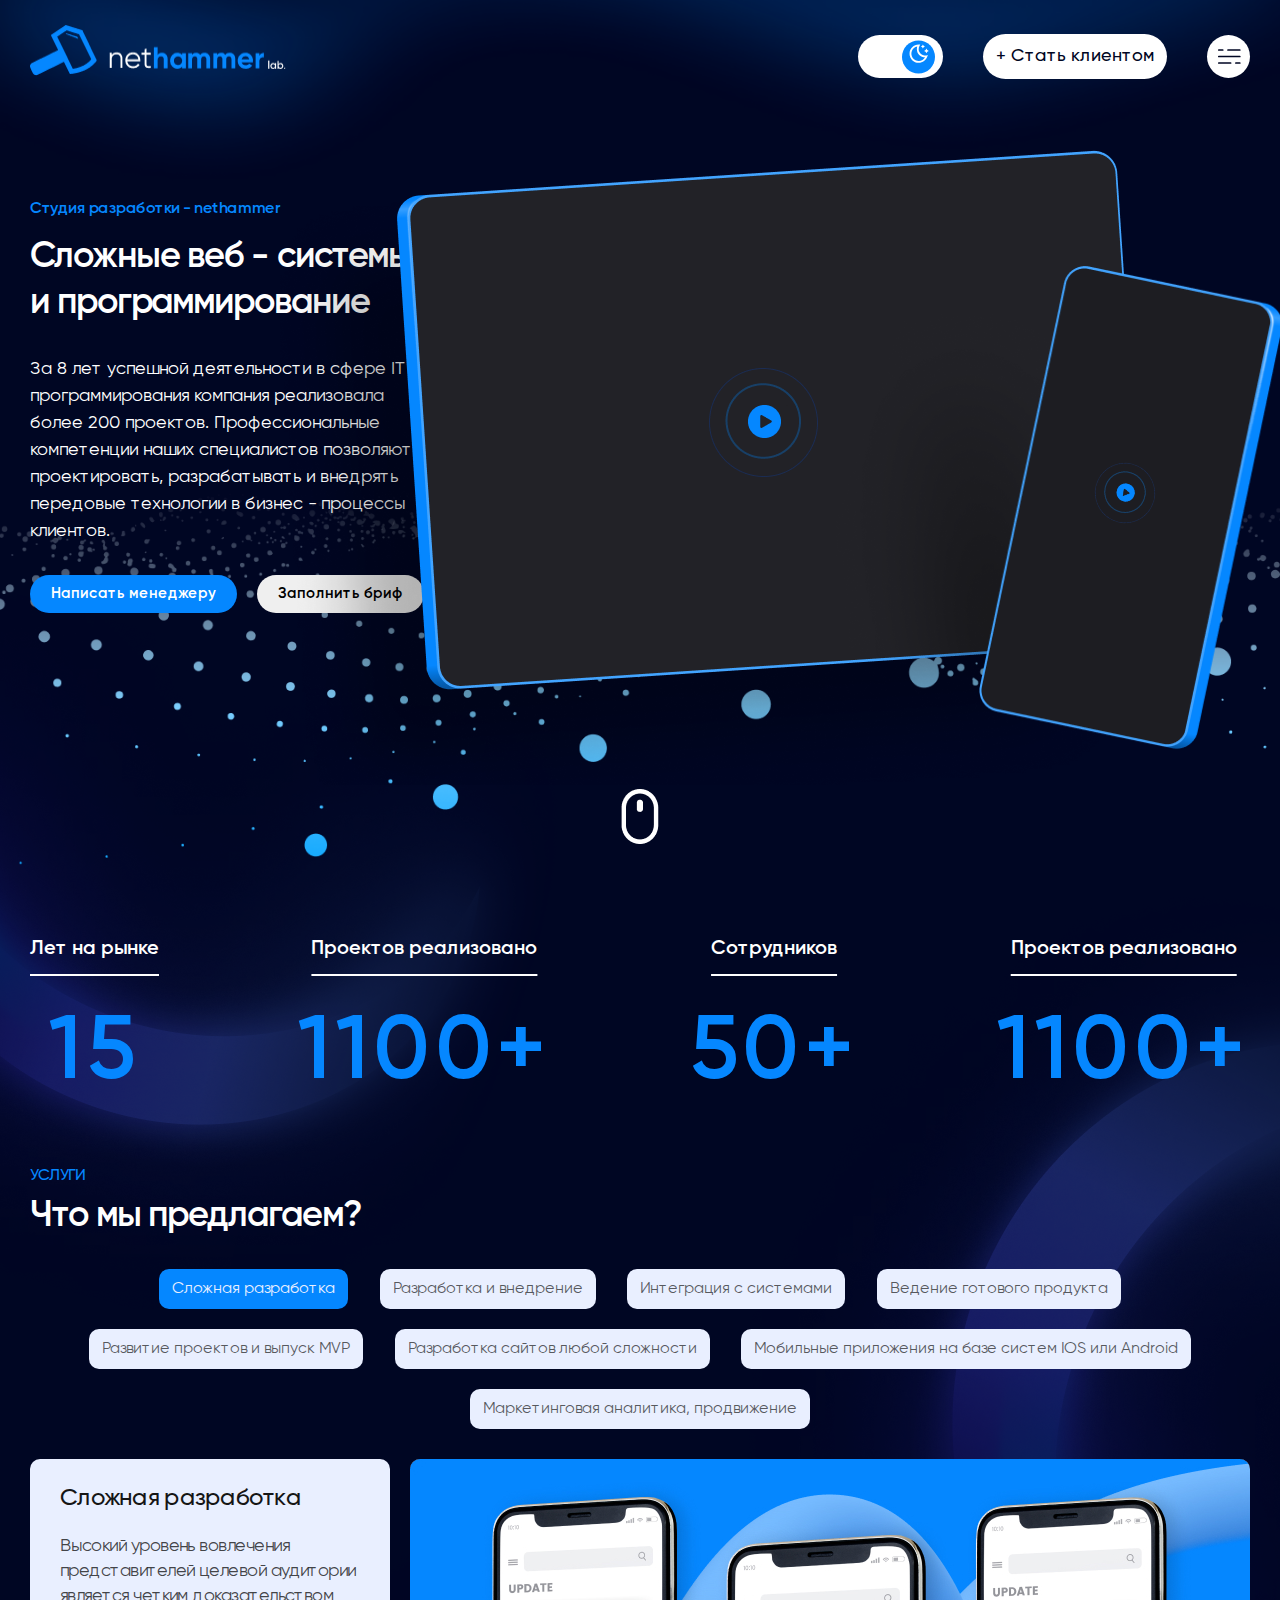
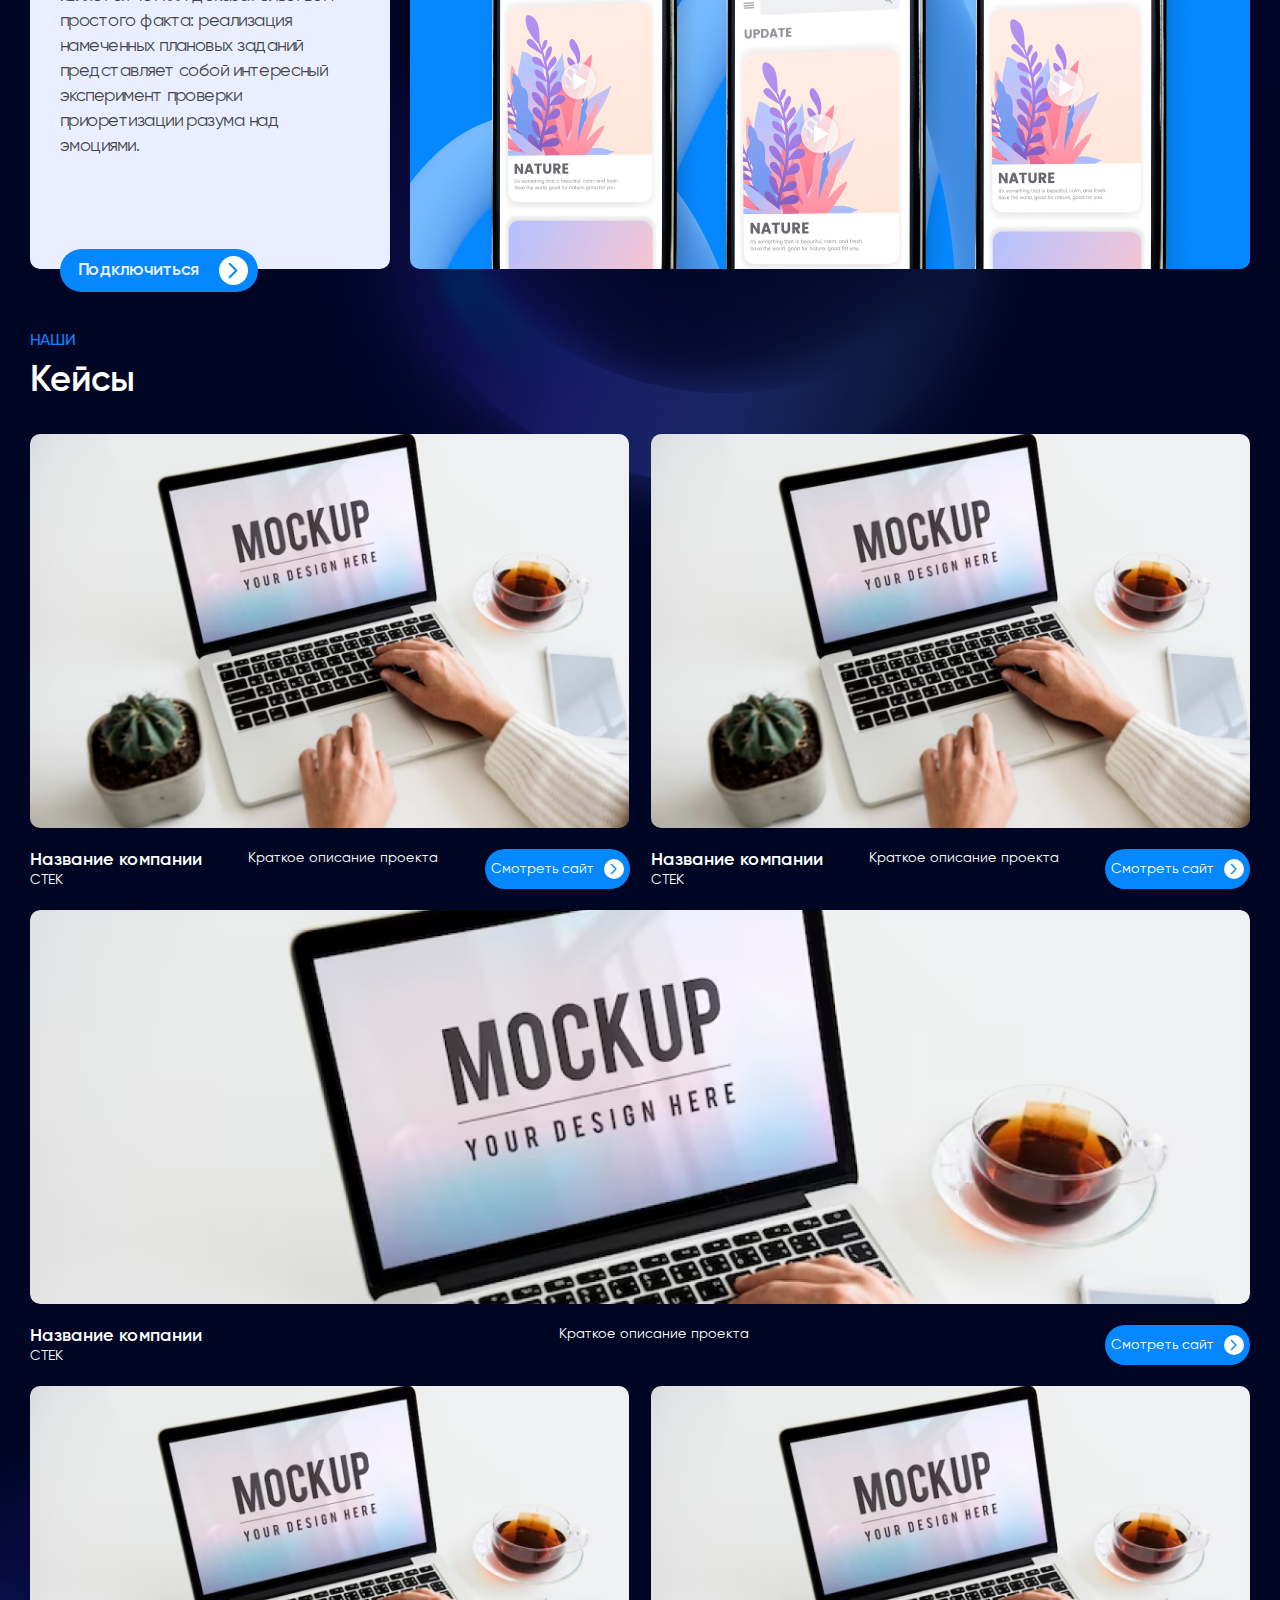
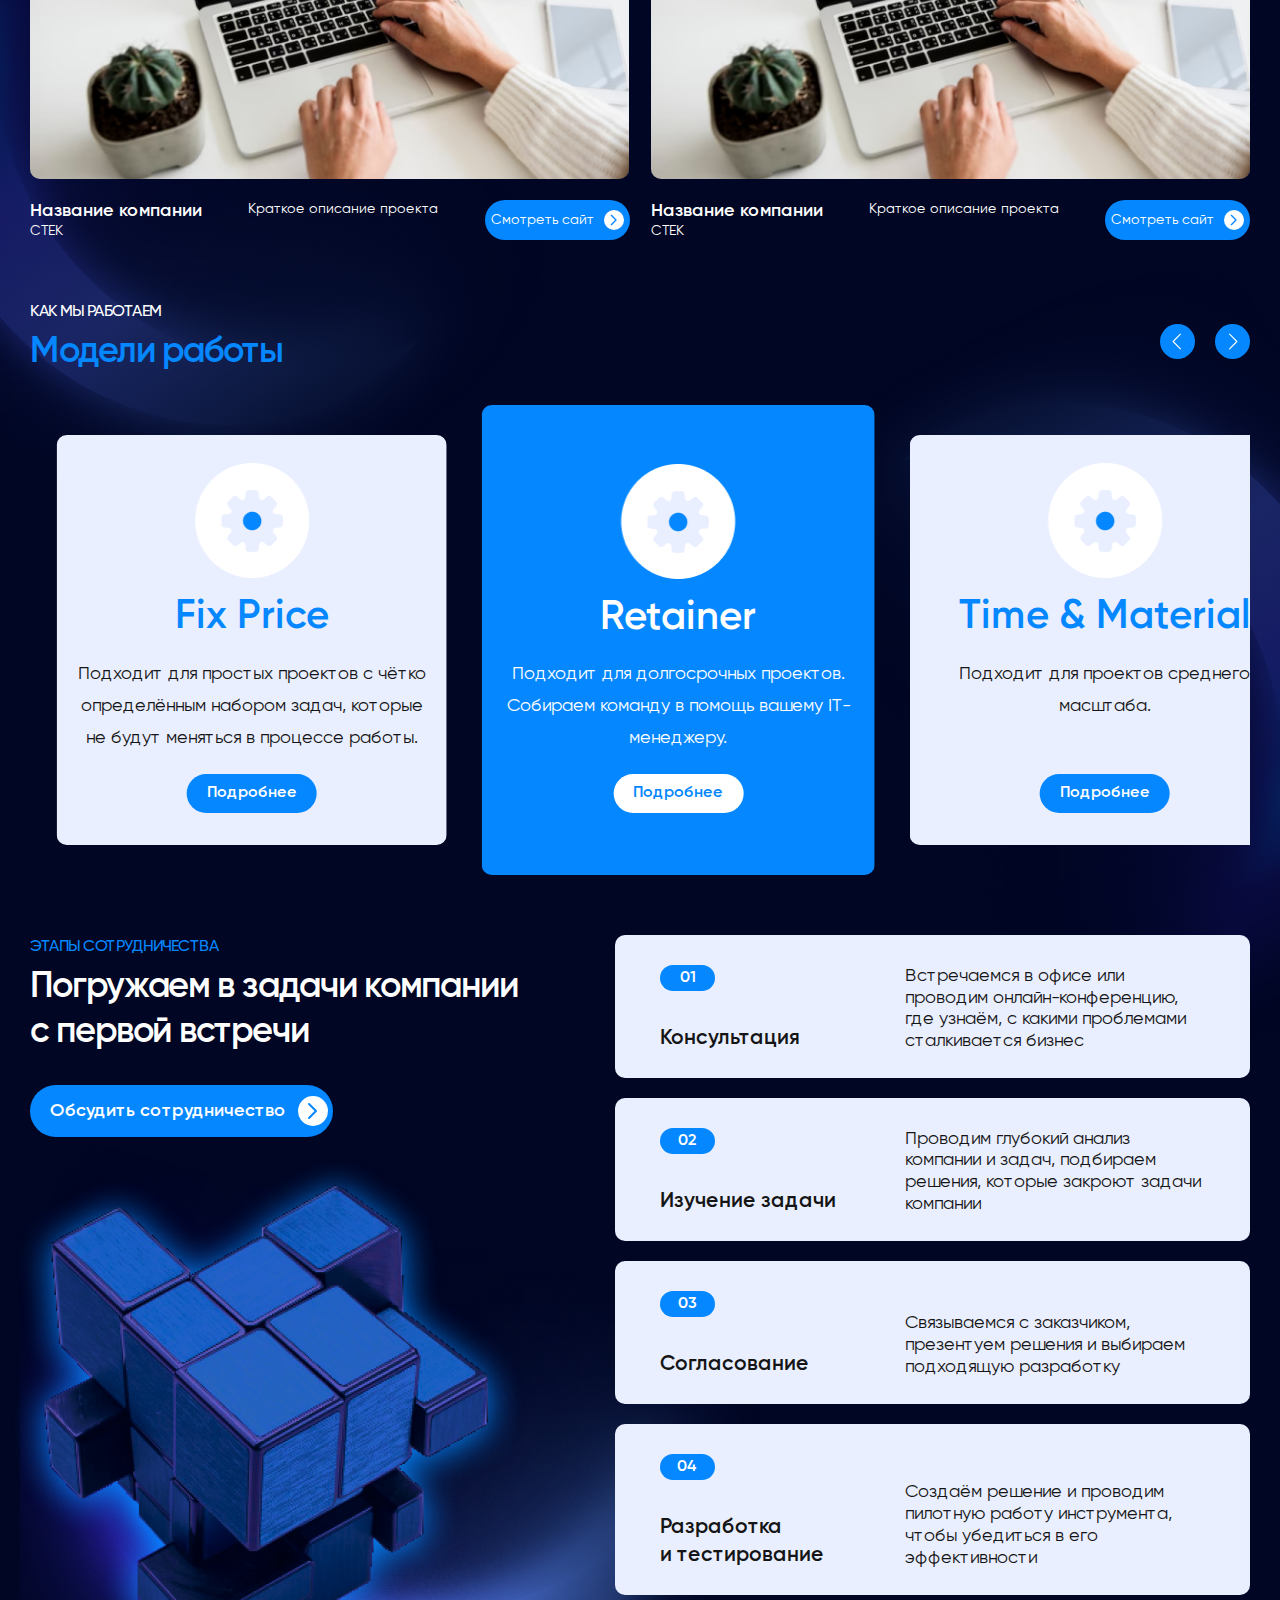
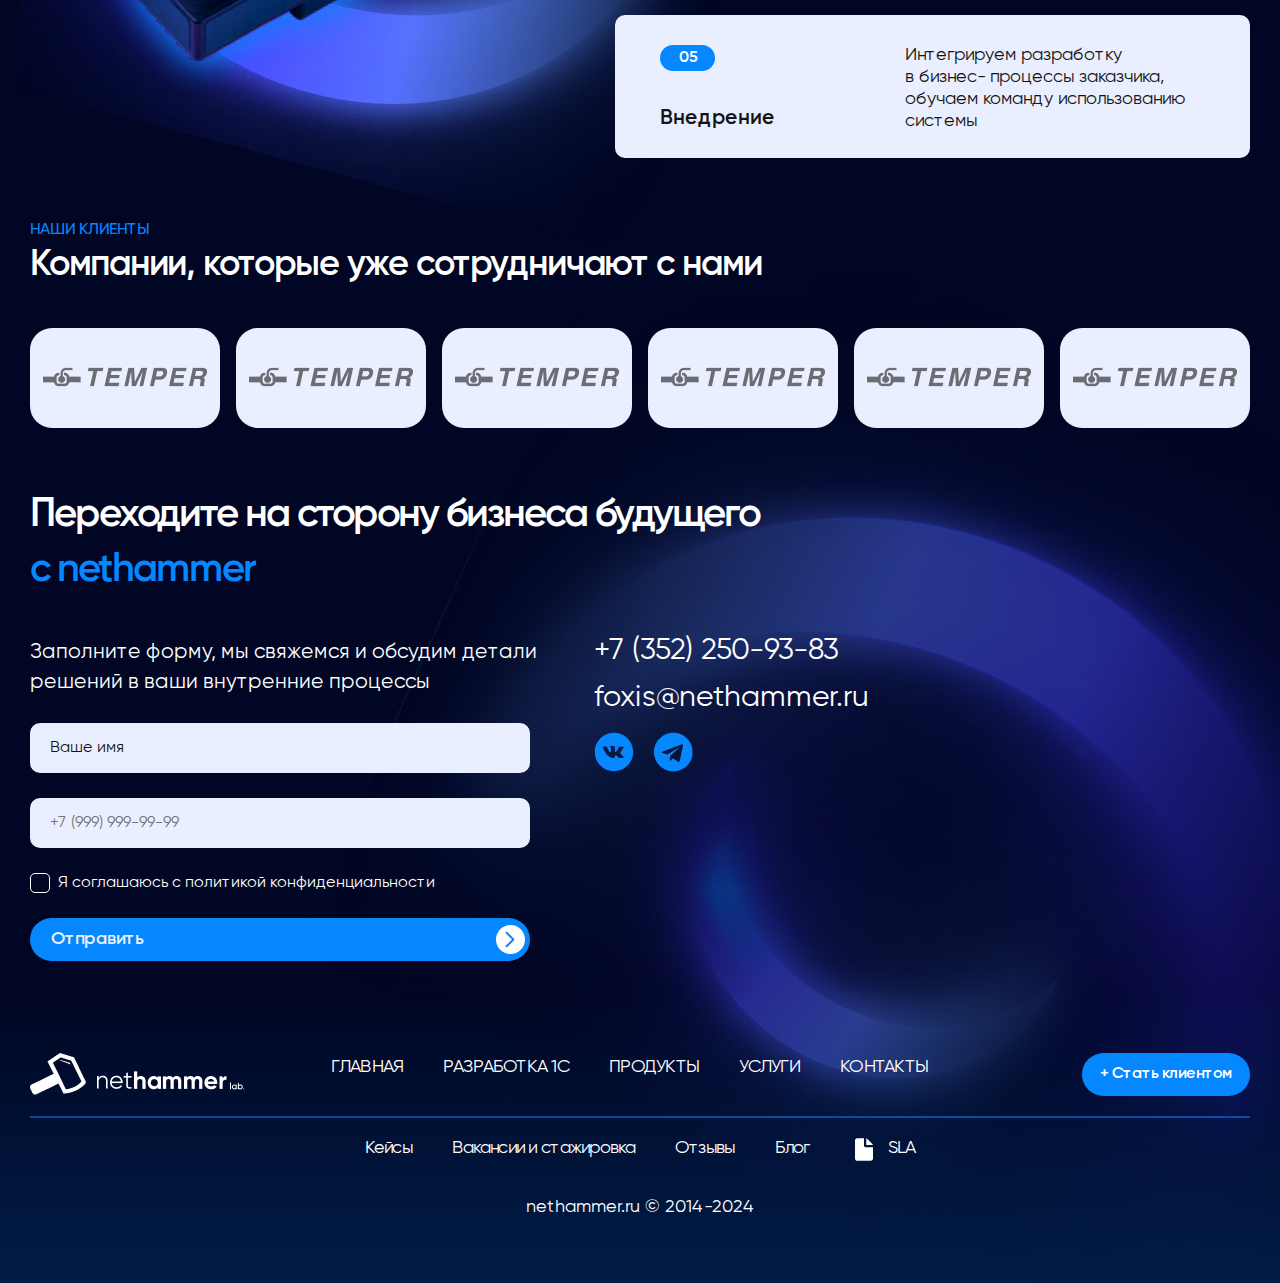
==== index.html @ e75d33b3 "add job tabs" ====
<!DOCTYPE html>
<html lang="ru">
  <head>
    <meta charset="UTF-8" />
    <meta name="viewport" content="width=device-width, initial-scale=1.0" />
    <link
      rel="preload"
      href="fonts/Gilroy-Regular.woff2"
      as="font"
      type="font/woff2"
      crossorigin
    />
    <link
      rel="preload"
      href="fonts/Gilroy-Semibold.woff2"
      as="font"
      type="font/woff2"
      crossorigin
    />

    <link
      rel="preload"
      href="fonts/Gilroy-Medium.woff2"
      as="font"
      type="font/woff2"
      crossorigin
    />

    <link
      rel="preload"
      href="fonts/Gilroy-Bold.woff2"
      as="font"
      type="font/woff2"
      crossorigin
    />
    <title>Nethammer</title>
    <link
      rel="stylesheet"
      href="https://cdn.jsdelivr.net/npm/swiper@11/swiper-bundle.min.css"
    />
    <link rel="stylesheet" href="css/index.css" />
    <link rel="icon" type="image/png" sizes="16x16" href="/image/favicon.png" />

    <script src="https://cdn.jsdelivr.net/npm/swiper@11/swiper-bundle.min.js"></script>
  </head>
  <body>
    <img class="header__background" src="image/header-bg.png" alt="" />
    <header class="header">
      <div class="container">
        <div class="header__wrapper">
          <a href="/" class="logo">
            <img
              class="header__logo"
              src="./image/header/nethammer-logo.png"
              alt="Лого Нетхаммер"
            />
          </a>
          <div class="header__buttons">
            <button class="button header__switch"></button>
            <button class="button header__button-client">
              + Стать клиентом
            </button>
            <button class="button header__burger">
              <img class="burger" src="./image/header/burger-dark.svg" alt="" />
            </button>
          </div>
        </div>
      </div>
    </header>
    <img
      class="background-light-first"
      src="/image/banner-light-bg.png"
      alt=""
    />
    <main>
      <section class="banner">
        <div class="container">
          <div class="banner__wrapper">
            <div class="banner__info">
              <h4 class="banner__subtitle">Студия разработки - nethammer</h4>
              <h2 class="banner__title">
                Сложные веб - системы и программирование
              </h2>
              <p class="banner__text">
                За 8 лет успешной деятельности в сфере IT программирования
                компания реализовала более 200 проектов. Профессиональные
                компетенции наших специалистов позволяют проектировать,
                разрабатывать и внедрять передовые технологии в бизнес -
                процессы клиентов.
              </p>
              <div class="banner__buttons">
                <a
                  href="#contact"
                  class="banner__button banner__button--manager"
                >
                  Написать менеджеру
                </a>
                <button class="button banner__button">Заполнить бриф</button>
              </div>
            </div>
            <div class="banner__images">
              <div class="banner__ipad">
                <img class="play" src="image/banner/play.png" alt="" />
              </div>
              <div class="banner__phone">
                <img class="play--phone" src="image/banner/play.png" alt="" />
              </div>
              <!-- <img class="banner__ipad" src="image/iPad.png" alt="" />
              <img class="banner__play" src="image/play.png" alt="" />
              <img class="banner__phone" src="image/Phone.png" alt="" /> -->
            </div>
          </div>
          <div class="banner__mouse">
            <img src="image/banner/scroll.png" alt="" />
          </div>
        </div>
      </section>
      <img
        class="background-image-numbers"
        src="/image/background-image-numbers.png"
        alt=""
      />

      <section class="numbers">
        <!-- <img class="numbers-backround" src="image/Mask Group.png" alt="" /> -->
        <div class="container">
          <div class="numbers__wrapper">
            <ul class="numbers__list">
              <li class="numbers__item">
                <p class="numbers__subtitle">Лет на рынке</p>
                <p class="numbers__count">15</p>
              </li>

              <li class="numbers__item">
                <p class="numbers__subtitle">Проектов реализовано</p>
                <p class="numbers__count">1100+</p>
              </li>

              <li class="numbers__item">
                <p class="numbers__subtitle">Сотрудников</p>
                <p class="numbers__count">50+</p>
              </li>

              <li class="numbers__item">
                <p class="numbers__subtitle">Проектов реализовано</p>
                <p class="numbers__count">1100+</p>
              </li>
            </ul>
          </div>
        </div>
      </section>

      <img
        class="background-image-second"
        src="image/background-image-second.png"
        alt=""
      />

      <section class="services">
        <div class="container">
          <div class="services__wrapper">
            <h3 class="section__subtitle">Услуги</h3>
            <h2 class="services__title">Что мы предлагаем?</h2>
            <ul class="services__list">
              <li class="services__item services__item-active">
                Сложная разработка
              </li>
              <li class="services__item">Разработка и внедрение</li>
              <li class="services__item">Интеграция с системами</li>
              <li class="services__item">Ведение готового продукта</li>
              <li class="services__item">Развитие проектов и выпуск MVP</li>
              <li class="services__item">Разработка сайтов любой сложности</li>
              <li class="services__item">
                Мобильные приложения на базе систем IOS или Android
              </li>
              <li class="services__item">
                Маркетинговая аналитика, продвижение
              </li>
            </ul>
            <div class="services__content">
              <div class="services__info-wrapper services__info-wrapper-active">
                <div class="services__info info">
                  <h3 class="info__title">Сложная разработка</h3>
                  <p class="info__text">
                    Высокий уровень вовлечения представителей целевой аудитории
                    является четким доказательством простого факта: реализация
                    намеченных плановых заданий представляет собой интересный
                    эксперимент проверки приоретизации разума над эмоциями.
                  </p>
                  <a class="button info__link" href=""
                    >Подключиться <img src="image/arrow-right.svg" alt=""
                  /></a>
                </div>
                <img
                  class="services__image"
                  src="image/services-img.jpg"
                  alt=""
                />
              </div>

              <div class="services__info-wrapper">
                <div class="services__info info">
                  <h3 class="info__title">Разработка и внедрение</h3>
                  <p class="info__text">
                    Высокий уровень вовлечения представителей целевой аудитории
                    является четким доказательством простого факта: реализация
                    намеченных плановых заданий представляет собой интересный
                    эксперимент проверки приоретизации разума над эмоциями.
                  </p>
                  <a class="button info__link" href=""
                    >Подключиться <img src="image/arrow-right.svg" alt=""
                  /></a>
                </div>
                <img
                  class="services__image"
                  src="image/services-img.jpg"
                  alt=""
                />
              </div>

              <div class="services__info-wrapper">
                <div class="services__info info">
                  <h3 class="info__title">Интеграция с системами</h3>
                  <p class="info__text">
                    Высокий уровень вовлечения представителей целевой аудитории
                    является четким доказательством простого факта: реализация
                    намеченных плановых заданий представляет собой интересный
                    эксперимент проверки приоретизации разума над эмоциями.
                  </p>
                  <a class="button info__link" href=""
                    >Подключиться <img src="image/arrow-right.svg" alt=""
                  /></a>
                </div>
                <img
                  class="services__image"
                  src="image/services-img.jpg"
                  alt=""
                />
              </div>

              <div class="services__info-wrapper">
                <div class="services__info info">
                  <h3 class="info__title">Ведение готового продукта</h3>
                  <p class="info__text">
                    Высокий уровень вовлечения представителей целевой аудитории
                    является четким доказательством простого факта: реализация
                    намеченных плановых заданий представляет собой интересный
                    эксперимент проверки приоретизации разума над эмоциями.
                  </p>
                  <a class="button info__link" href=""
                    >Подключиться <img src="image/arrow-right.svg" alt=""
                  /></a>
                </div>
                <img
                  class="services__image"
                  src="image/services-img.jpg"
                  alt=""
                />
              </div>

              <div class="services__info-wrapper">
                <div class="services__info info">
                  <h3 class="info__title">Развитие проектов и выпуск MVP</h3>
                  <p class="info__text">
                    Высокий уровень вовлечения представителей целевой аудитории
                    является четким доказательством простого факта: реализация
                    намеченных плановых заданий представляет собой интересный
                    эксперимент проверки приоретизации разума над эмоциями.
                  </p>
                  <a class="button info__link" href=""
                    >Подключиться <img src="image/arrow-right.svg" alt=""
                  /></a>
                </div>
                <img
                  class="services__image"
                  src="image/services-img.jpg"
                  alt=""
                />
              </div>

              <div class="services__info-wrapper">
                <div class="services__info info">
                  <h3 class="info__title">Разработка сайтов любой сложности</h3>
                  <p class="info__text">
                    Высокий уровень вовлечения представителей целевой аудитории
                    является четким доказательством простого факта: реализация
                    намеченных плановых заданий представляет собой интересный
                    эксперимент проверки приоретизации разума над эмоциями.
                  </p>
                  <a class="button info__link" href=""
                    >Подключиться <img src="image/arrow-right.svg" alt=""
                  /></a>
                </div>
                <img
                  class="services__image"
                  src="image/services-img.jpg"
                  alt=""
                />
              </div>

              <div class="services__info-wrapper">
                <div class="services__info info">
                  <h3 class="info__title">
                    Мобильные приложения на базе систем IOS или Android
                  </h3>
                  <p class="info__text">
                    Высокий уровень вовлечения представителей целевой аудитории
                    является четким доказательством простого факта: реализация
                    намеченных плановых заданий представляет собой интересный
                    эксперимент проверки приоретизации разума над эмоциями.
                  </p>
                  <a class="button info__link" href=""
                    >Подключиться <img src="image/arrow-right.svg" alt=""
                  /></a>
                </div>
                <img
                  class="services__image"
                  src="image/services-img.jpg"
                  alt=""
                />
              </div>

              <div class="services__info-wrapper">
                <div class="services__info info">
                  <h3 class="info__title">
                    Маркетинговая аналитика, продвижение
                  </h3>
                  <p class="info__text">
                    Высокий уровень вовлечения представителей целевой аудитории
                    является четким доказательством простого факта: реализация
                    намеченных плановых заданий представляет собой интересный
                    эксперимент проверки приоретизации разума над эмоциями.
                  </p>
                  <a class="button info__link" href=""
                    >Подключиться <img src="image/arrow-right.svg" alt=""
                  /></a>
                </div>
                <img
                  class="services__image"
                  src="image/services-img.jpg"
                  alt=""
                />
              </div>
            </div>
          </div>
        </div>
      </section>

      <img
        class="background-image-third"
        src="image/background-image-third.png"
        alt=""
      />

      <section class="cases">
        <div class="container">
          <h3 class="cases__subtitle">наши</h3>
          <h2 class="cases__title">Кейсы</h2>
          <ul class="cases__list">
            <li class="cases__item">
              <a href="pages/card.html"
                ><img class="cases__image" src="image/case.jpg" alt=""
              /></a>
              <div class="cases__content">
                <div>
                  <p class="case__name">Название компании</p>
                  <p class="case__tech">стек</p>
                </div>

                <p class="case__description">Краткое описание проекта</p>
                <button class="button case__button">
                  Смотреть сайт
                  <img class="case__icon" src="image/arrow-right.svg" alt="" />
                </button>
              </div>
            </li>

            <li class="cases__item">
              <a href="pages/card.html"
                ><img class="cases__image" src="image/case.jpg" alt=""
              /></a>
              <div class="cases__content">
                <div>
                  <p class="case__name">Название компании</p>
                  <p class="case__tech">стек</p>
                </div>

                <p class="case__description">Краткое описание проекта</p>
                <button class="button case__button">
                  Смотреть сайт
                  <img class="case__icon" src="image/arrow-right.svg" alt="" />
                </button>
              </div>
            </li>

            <li class="cases__item cases__item-full">
              <a href="pages/card.html"
                ><img class="cases__image" src="image/case-big.png" alt=""
              /></a>
              <div class="cases__content">
                <div>
                  <p class="case__name">Название компании</p>
                  <p class="case__tech">стек</p>
                </div>

                <p class="case__description">Краткое описание проекта</p>
                <button class="button case__button">
                  Смотреть сайт
                  <img class="case__icon" src="image/arrow-right.svg" alt="" />
                </button>
              </div>
            </li>

            <li class="cases__item">
              <a href="pages/card.html"
                ><img class="cases__image" src="image/case.jpg" alt=""
              /></a>
              <div class="cases__content">
                <div>
                  <p class="case__name">Название компании</p>
                  <p class="case__tech">стек</p>
                </div>

                <p class="case__description">Краткое описание проекта</p>
                <button class="button case__button">
                  Смотреть сайт
                  <img class="case__icon" src="image/arrow-right.svg" alt="" />
                </button>
              </div>
            </li>

            <li class="cases__item">
              <a href="pages/card.html"
                ><img class="cases__image" src="image/case.jpg" alt=""
              /></a>
              <div class="cases__content">
                <div>
                  <p class="case__name">Название компании</p>
                  <p class="case__tech">стек</p>
                </div>

                <p class="case__description">Краткое описание проекта</p>
                <button class="button case__button">
                  Смотреть сайт
                  <img class="case__icon" src="image/arrow-right.svg" alt="" />
                </button>
              </div>
            </li>
          </ul>
        </div>
      </section>

      <img
        class="background-image-fourth"
        src="image/background-image-fourth.png"
        alt=""
      />

      <section class="work">
        <div class="container">
          <h3 class="work__subtitle">Как мы работаем</h3>
          <h2 class="work__title">Модели работы</h2>
          <div class="slider">
            <div class="slider__wrapper">
              <div class="swiper">
                <div class="swiper-wrapper">
                  <div class="swiper-slide slide">
                    <img
                      class="slide__image"
                      src="image/work-image.png"
                      alt=""
                    />
                    <h3 class="slide__title">Retainer</h3>
                    <p class="slide__text">
                      Подходит для долгосрочных проектов. Собираем команду в
                      помощь вашему IT-менеджеру.
                    </p>
                    <button class="button slide__button">Подробнее</button>
                  </div>

                  <div class="swiper-slide slide">
                    <img
                      class="slide__image"
                      src="image/work-image.png"
                      alt=""
                    />
                    <h3 class="slide__title">Time &amp Material</h3>
                    <p class="slide__text slide__text--time">
                      Подходит для проектов среднего масштаба.
                    </p>
                    <button class="button slide__button">Подробнее</button>
                  </div>

                  <div class="swiper-slide slide">
                    <img
                      class="slide__image"
                      src="image/work-image.png"
                      alt=""
                    />
                    <h3 class="slide__title">Fix Price</h3>
                    <p class="slide__text">
                      Подходит для простых проектов с чётко определённым набором
                      задач, которые не будут меняться в процессе работы.
                    </p>
                    <button class="button slide__button">Подробнее</button>
                  </div>

                  <div class="swiper-slide slide">
                    <img
                      class="slide__image"
                      src="image/work-image.png"
                      alt=""
                    />
                    <h3 class="slide__title">Retainer</h3>
                    <p class="slide__text">
                      Подходит для долгосрочных проектов. Собираем команду в
                      помощь вашему IT-менеджеру.
                    </p>
                    <button class="button slide__button">Подробнее</button>
                  </div>

                  <div class="swiper-slide slide">
                    <img
                      class="slide__image"
                      src="image/work-image.png"
                      alt=""
                    />
                    <h3 class="slide__title">Time &amp Material</h3>
                    <p class="slide__text slide__text--time">
                      Подходит для проектов среднего масштаба.
                    </p>
                    <button class="button slide__button">Подробнее</button>
                  </div>

                  <div class="swiper-slide slide">
                    <img
                      class="slide__image"
                      src="image/work-image.png"
                      alt=""
                    />
                    <h3 class="slide__title">Fix Price</h3>
                    <p class="slide__text">
                      Подходит для простых проектов с чётко определённым набором
                      задач, которые не будут меняться в процессе работы.
                    </p>
                    <button class="button slide__button">Подробнее</button>
                  </div>
                </div>
              </div>
              <div class="button-right">
                <img src="image/arrow-right-swiper.svg" alt="" />
              </div>
              <div class="button-left">
                <img src="image/arrow-left.svg" alt="" />
              </div>
            </div>
          </div>
        </div>
      </section>

      <img
        class="background-image-five"
        src="image/background-image-five.png"
        alt=""
      />

      <section class="stages">
        <div class="container stages__box">
          <div class="stages__wrapper">
            <h3 class="stages__subtitle">Этапы сотрудничества</h3>
            <h2 class="stages__title">
              Погружаем в&nbsp;задачи компании с&nbsp;первой встречи
            </h2>
            <button class="button stages__button">
              Обсудить сотрудничество <img src="image/arrow-right.svg" alt="" />
            </button>
            <img
              class="stages__image"
              src="image/blue-construction.png"
              alt=""
            />
          </div>
          <ul class="stages__list">
            <li class="stages__item stage">
              <div class="stage__wrapper">
                <span class="stage__number">01</span>
                <p class="stage__title">Консультация</p>
              </div>
              <p class="stage__text">
                Встречаемся в офисе или проводим онлайн-конференцию, где узнаём,
                с какими проблемами сталкивается бизнес
              </p>
            </li>

            <li class="stages__item stage">
              <div class="stage__wrapper">
                <span class="stage__number">02</span>
                <p class="stage__title">Изучение задачи</p>
              </div>
              <p class="stage__text">
                Проводим глубокий анализ компании и задач, подбираем решения,
                которые закроют задачи компании
              </p>
            </li>

            <li class="stages__item stage">
              <div class="stage__wrapper">
                <span class="stage__number">03</span>
                <p class="stage__title">Согласование</p>
              </div>
              <p class="stage__text">
                Связываемся с заказчиком, презентуем решения и выбираем
                подходящую разработку
              </p>
            </li>

            <li class="stages__item stage">
              <div class="stage__wrapper">
                <span class="stage__number">04</span>
                <p class="stage__title">Разработка и тестирование</p>
              </div>
              <p class="stage__text">
                Создаём решение и проводим пилотную работу инструмента, чтобы
                убедиться в его эффективности
              </p>
            </li>

            <li class="stages__item stage">
              <div class="stage__wrapper">
                <span class="stage__number">05</span>
                <p class="stage__title">Внедрение</p>
              </div>
              <p class="stage__text">
                Интегрируем разработку в бизнес- процессы заказчика, обучаем
                команду использованию системы
              </p>
            </li>
          </ul>
        </div>
      </section>
      <img
        class="background-image-stages"
        src="/image/background-image-stages.png"
        alt=""
      />
      <section class="clients">
        <div class="container">
          <h3 class="clients__subtitle">Наши клиенты</h3>
          <h2 class="clients__title">
            Компании, которые уже сотрудничают с нами
          </h2>
          <ul class="clients__list">
            <li class="clients__item">
              <img class="clients__logo" src="image/temper-logo.png" alt="" />
            </li>

            <li class="clients__item">
              <img class="clients__logo" src="image/temper-logo.png" alt="" />
            </li>

            <li class="clients__item">
              <img class="clients__logo" src="image/temper-logo.png" alt="" />
            </li>

            <li class="clients__item">
              <img class="clients__logo" src="image/temper-logo.png" alt="" />
            </li>

            <li class="clients__item">
              <img class="clients__logo" src="image/temper-logo.png" alt="" />
            </li>

            <li class="clients__item">
              <img class="clients__logo" src="image/temper-logo.png" alt="" />
            </li>
          </ul>
        </div>
      </section>

      <section class="contact" id="contact">
        <div class="container">
          <h2 class="contact__title">
            Переходите на сторону бизнеса будущего
            <span class="contact__title--blue">с nethammer</span>
          </h2>
          <div class="contact__container">
            <div class="contact__wrapper">
              <p class="contact__text">
                Заполните форму, мы свяжемся и обсудим детали решений в ваши
                внутренние процессы
              </p>
              <form
                class="contact__form"
                action="https://jsonplaceholder.typicode.com/posts"
                id="form"
                method="POST"
              >
                <input
                  class="contact__name"
                  type="text"
                  name="name"
                  placeholder="Ваше имя"
                />
                <input
                  class="contact__tel tel-input"
                  type="tel"
                  name="tel"
                  placeholder="+7 (999) 999-99-99"
                />
                <!-- <label for="agree" class="contact__label"
                  ><input
                    class="contact__agreement"
                    type="checkbox"
                    id="agree"
                    name="agree"
                  />Я соглашаюсь с политикой конфиденциальности
                </label> -->
                <input
                  type="checkbox"
                  class="custom-checkbox"
                  id="agree"
                  name="agree"
                  value="yes"
                />
                <label for="agree"
                  >Я соглашаюсь с политикой конфиденциальности</label
                >
                <button class="button contact__button">
                  Отправить <img src="image/arrow-right.svg" alt="" />
                </button>
              </form>
            </div>
            <div class="contact__info">
              <p><a href="tel:83522509383">+7 (352) 250-93-83</a></p>
              <p><a href="mailto:foxis@nethammer.ru">foxis@nethammer.ru</a></p>
              <div class="contact__links">
                <a
                  class="contact__link"
                  href="https://vk.com/nethammer"
                  target="_blank"
                >
                  <svg
                    width="40"
                    height="40"
                    viewBox="0 0 40 40"
                    fill="none"
                    xmlns="http://www.w3.org/2000/svg"
                  >
                    <g clip-path="url(#clip0_1_2453)">
                      <path
                        d="M20 0.800049C9.396 0.800049 0.799999 9.39605 0.799999 20C0.799999 30.604 9.396 39.2001 20 39.2001C30.604 39.2001 39.2 30.604 39.2 20C39.2 9.39605 30.604 0.800049 20 0.800049ZM27.384 22.462C27.384 22.462 29.082 24.1381 29.5 24.916C29.512 24.9321 29.518 24.948 29.522 24.956C29.692 25.242 29.732 25.464 29.648 25.63C29.508 25.906 29.028 26.0421 28.864 26.0541H25.864C25.656 26.0541 25.22 26 24.692 25.636C24.286 25.352 23.886 24.886 23.496 24.432C22.914 23.756 22.41 23.1721 21.902 23.1721C21.8375 23.1719 21.7733 23.1821 21.712 23.202C21.328 23.326 20.836 23.8741 20.836 25.334C20.836 25.79 20.476 26.052 20.222 26.052H18.848C18.38 26.052 15.942 25.8881 13.782 23.6101C11.138 20.82 8.758 15.224 8.738 15.172C8.588 14.81 8.898 14.616 9.236 14.616H12.266C12.67 14.616 12.802 14.862 12.894 15.08C13.002 15.334 13.398 16.344 14.048 17.48C15.102 19.332 15.748 20.084 16.266 20.084C16.3631 20.0829 16.4585 20.0582 16.544 20.012C17.22 19.636 17.094 17.226 17.064 16.726C17.064 16.632 17.062 15.648 16.716 15.176C16.468 14.834 16.046 14.704 15.79 14.656C15.8936 14.5131 16.0301 14.3971 16.188 14.318C16.652 14.086 17.488 14.052 18.318 14.052H18.78C19.68 14.064 19.912 14.122 20.238 14.204C20.898 14.362 20.912 14.788 20.854 16.246C20.836 16.66 20.818 17.128 20.818 17.68C20.818 17.8001 20.812 17.928 20.812 18.064C20.792 18.806 20.768 19.648 21.292 19.994C21.3603 20.0369 21.4393 20.0598 21.52 20.06C21.702 20.06 22.25 20.06 23.734 17.514C24.1917 16.6946 24.5894 15.843 24.924 14.966C24.954 14.914 25.042 14.754 25.146 14.692C25.2228 14.6529 25.3079 14.633 25.394 14.634H28.956C29.344 14.634 29.61 14.692 29.66 14.842C29.748 15.08 29.644 15.806 28.018 18.008L27.292 18.966C25.818 20.898 25.818 20.996 27.384 22.462Z"
                        fill="#0587FF"
                      />
                    </g>
                    <defs>
                      <clippath id="clip0_1_2453">
                        <rect width="40" height="40" fill="white" />
                      </clippath>
                    </defs>
                  </svg>
                </a>
                <a class="contact__link" href="" target="_blank">
                  <svg
                    width="39"
                    height="40"
                    viewBox="0 0 39 40"
                    fill="none"
                    xmlns="http://www.w3.org/2000/svg"
                  >
                    <g clip-path="url(#clip0_1_2455)">
                      <path
                        d="M19.3778 0.625C8.67465 0.625 0.0027771 9.29688 0.0027771 20C0.0027771 30.7031 8.67465 39.375 19.3778 39.375C30.0809 39.375 38.7528 30.7031 38.7528 20C38.7528 9.29688 30.0809 0.625 19.3778 0.625ZM28.8934 13.8984L25.7137 28.8828C25.4793 29.9453 24.8465 30.2031 23.9637 29.7031L19.12 26.1328L16.784 28.3828C16.5262 28.6406 16.3075 28.8594 15.8075 28.8594L16.1512 23.9297L25.1278 15.8203C25.5184 15.4766 25.0418 15.2812 24.5262 15.625L13.4325 22.6094L8.65121 21.1172C7.61215 20.7891 7.58871 20.0781 8.86996 19.5781L27.5497 12.375C28.4168 12.0625 29.1747 12.5859 28.8934 13.8984Z"
                        fill="#0587FF"
                      />
                    </g>
                    <defs>
                      <clippath id="clip0_1_2455">
                        <rect width="38.7556" height="40" fill="white" />
                      </clippath>
                    </defs>
                  </svg>
                </a>
              </div>
            </div>
          </div>
        </div>
      </section>

      <img
        class="background-image-six"
        src="image/background-image-six.png"
        alt=""
      />
    </main>
    <footer class="footer">
      <div class="container footer__container">
        <div class="footer__wrapper">
          <a href="./index.html" class="footer__logo">
            <img
              class="footer__icon"
              src="image/footer/nethammer-white-logo.png"
              alt=""
            />
          </a>
          <ul class="nav__list">
            <li class="nav__item">
              <a class="nav__link" href="#">Главная</a>
            </li>
            <li class="nav__item">
              <a class="nav__link" href="#">Разработка 1С</a>
            </li>
            <li class="nav__item">
              <a class="nav__link" href="./pages/products.html">Продукты</a>
            </li>
            <li class="nav__item">
              <a class="nav__link" href="./pages/services.html">Услуги</a>
            </li>
            <li class="nav__item">
              <a class="nav__link" href="./pages/contacts.html">Контакты</a>
            </li>
          </ul>
          <button class="button footer__button">+ Стать клиентом</button>
        </div>
        <ul class="footer__list">
          <li class="footer__item">
            <a class="footer__link" href="./pages/cases.html">Кейсы</a>
          </li>
          <li class="footer__item">
            <a class="footer__link" href="./pages/vacancies.html"
              >Вакансии и стажировка</a
            >
          </li>

          <li class="footer__item">
            <a class="footer__link" href="./pages/reviews.html">Отзывы</a>
          </li>
          <li class="footer__item">
            <a class="footer__link" href="./pages/blog.html">Блог</a>
          </li>
          <li class="footer__item">
            <a class="footer__link footer__sla" href="#">
              <svg
                width="28"
                height="27"
                viewBox="0 0 28 27"
                fill="none"
                xmlns="http://www.w3.org/2000/svg"
              >
                <g clip-path="url(#clip0_8_3727)">
                  <path
                    d="M14 2.25V9.5625C14 9.98199 14.1563 10.3864 14.4383 10.697C14.7204 11.0075 15.1079 11.2019 15.5255 11.2421L15.6875 11.25H23V22.5C23.0002 23.0676 22.7858 23.6144 22.3998 24.0306C22.0138 24.4468 21.4848 24.7018 20.9187 24.7444L20.75 24.75H7.25C6.68235 24.7502 6.13561 24.5358 5.71938 24.1498C5.30315 23.7638 5.0482 23.2348 5.00563 22.6687L5 22.5V4.5C4.99982 3.93235 5.21421 3.38561 5.60018 2.96938C5.98616 2.55315 6.5152 2.2982 7.08125 2.25563L7.25 2.25H14ZM16.25 2.29837C16.6138 2.37561 16.9528 2.54181 17.2366 2.78213L17.375 2.90925L22.3407 7.875C22.6043 8.13838 22.7984 8.4631 22.9055 8.82L22.9505 9H16.25V2.29837Z"
                    fill="white"
                  />
                </g>
                <defs>
                  <clippath id="clip0_8_3727">
                    <rect
                      width="27"
                      height="27"
                      fill="white"
                      transform="translate(0.5)"
                    />
                  </clippath>
                </defs>
              </svg>
              SLA</a
            >
          </li>
        </ul>
        <p class="footer__copyright"><a>nethammer.ru</a> © 2014-2024</p>
      </div>
    </footer>
    <script src="js/inputmask.min.js"></script>
    <script src="js/index.js"></script>
  </body>
</html>
---- css/index.css ----
@import "normalize.css";
@import "global.css";
@import "main.css";
@import "header.css";
@import "banner.css";
@import "numbers.css";
@import "services.css";
@import "cases.css";
@import "work.css";
@import "stage.css";
@import "clients.css";
@import "contacts.css";
@import "footer.css";
@import "cases-page.css";
@import "card-page.css";
@import "vacancies.css";
@import "blog.css";
@import "products.css";
@import "reviews.css";
@import "contacts-page.css";
@import "sevices-page.css";
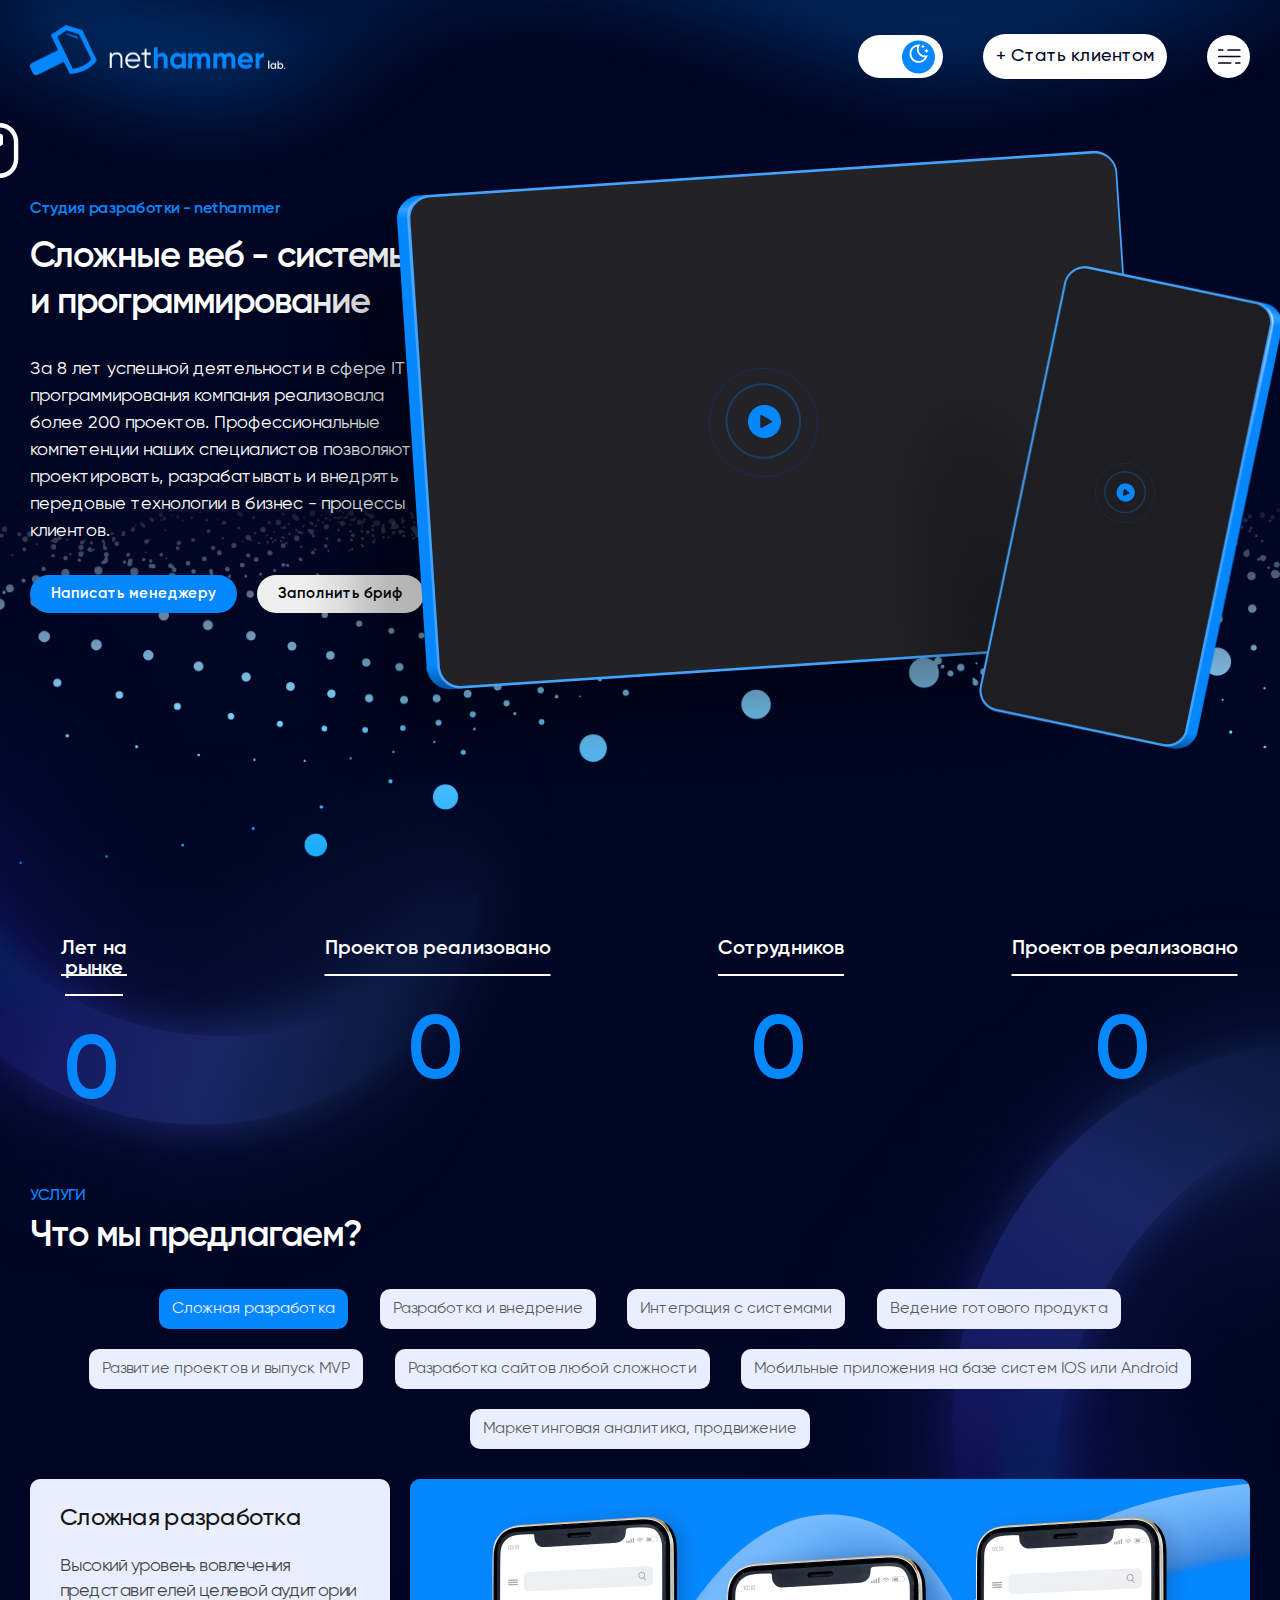
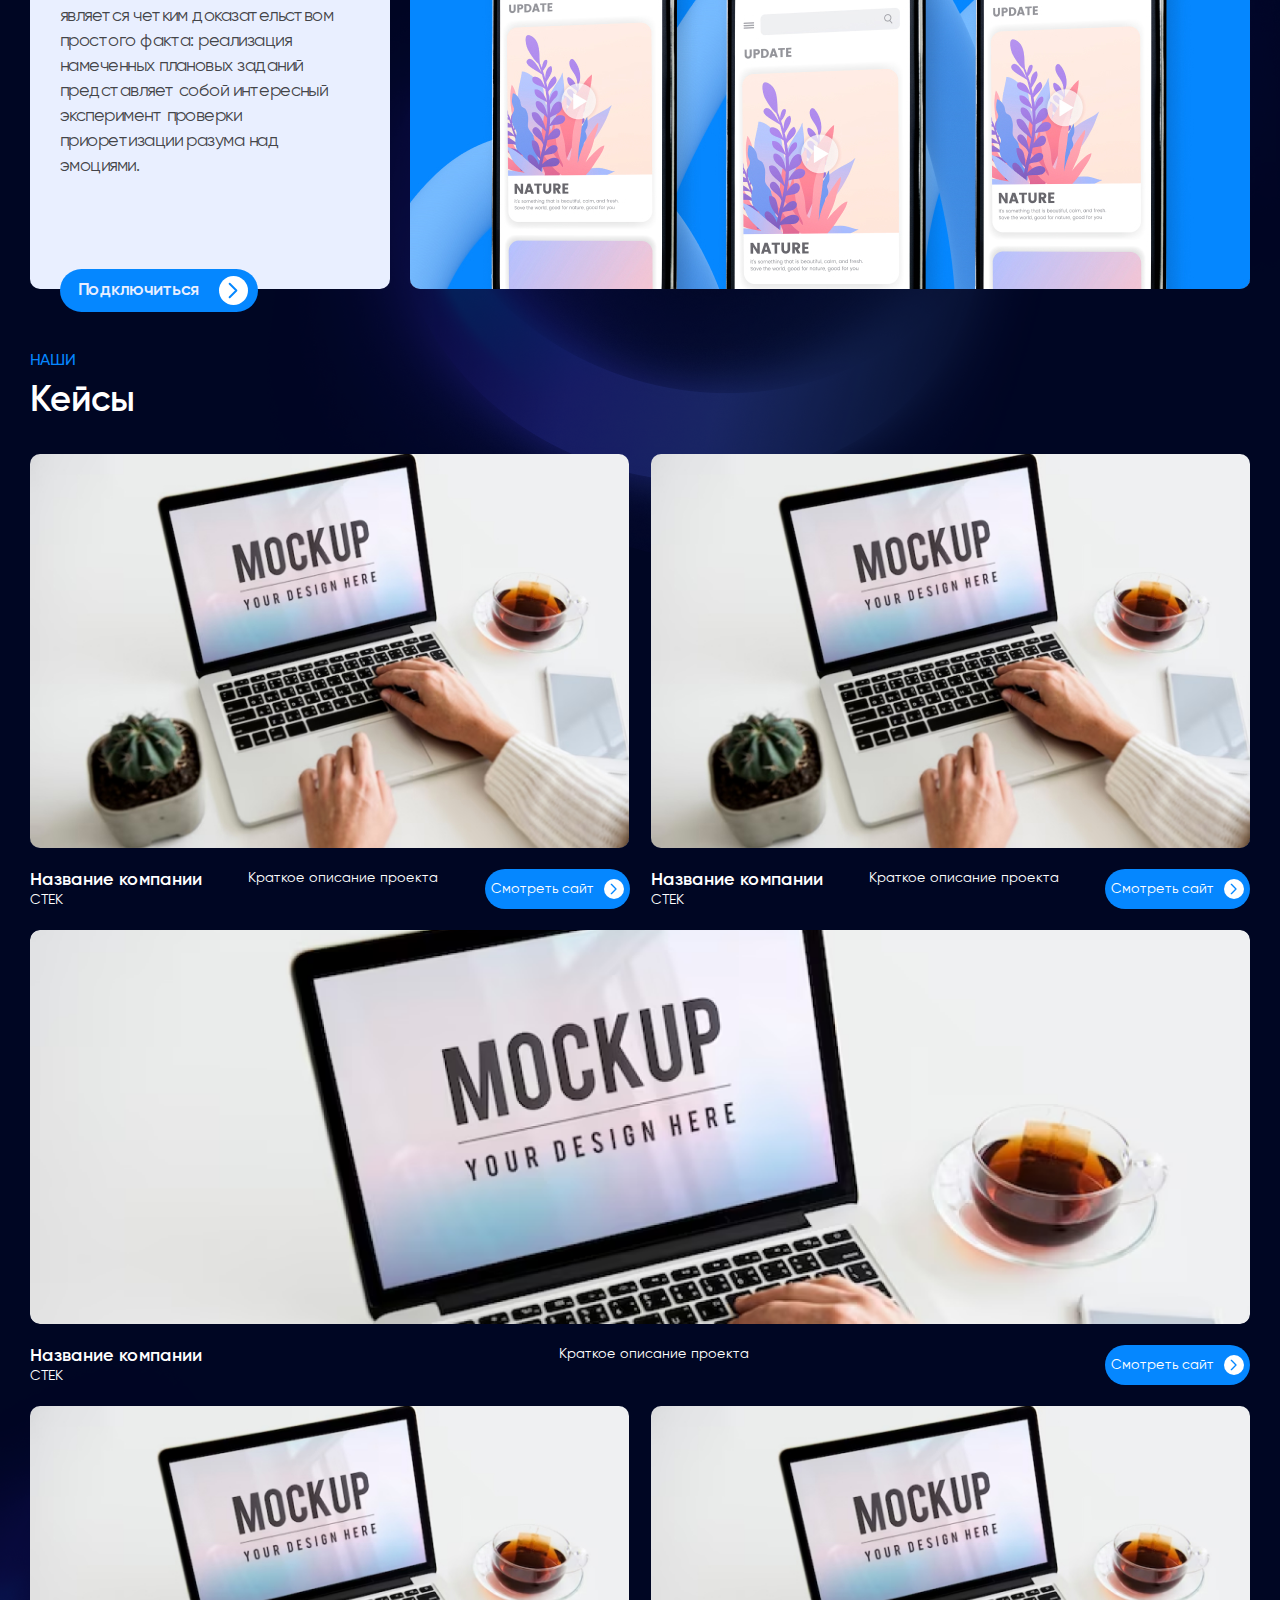
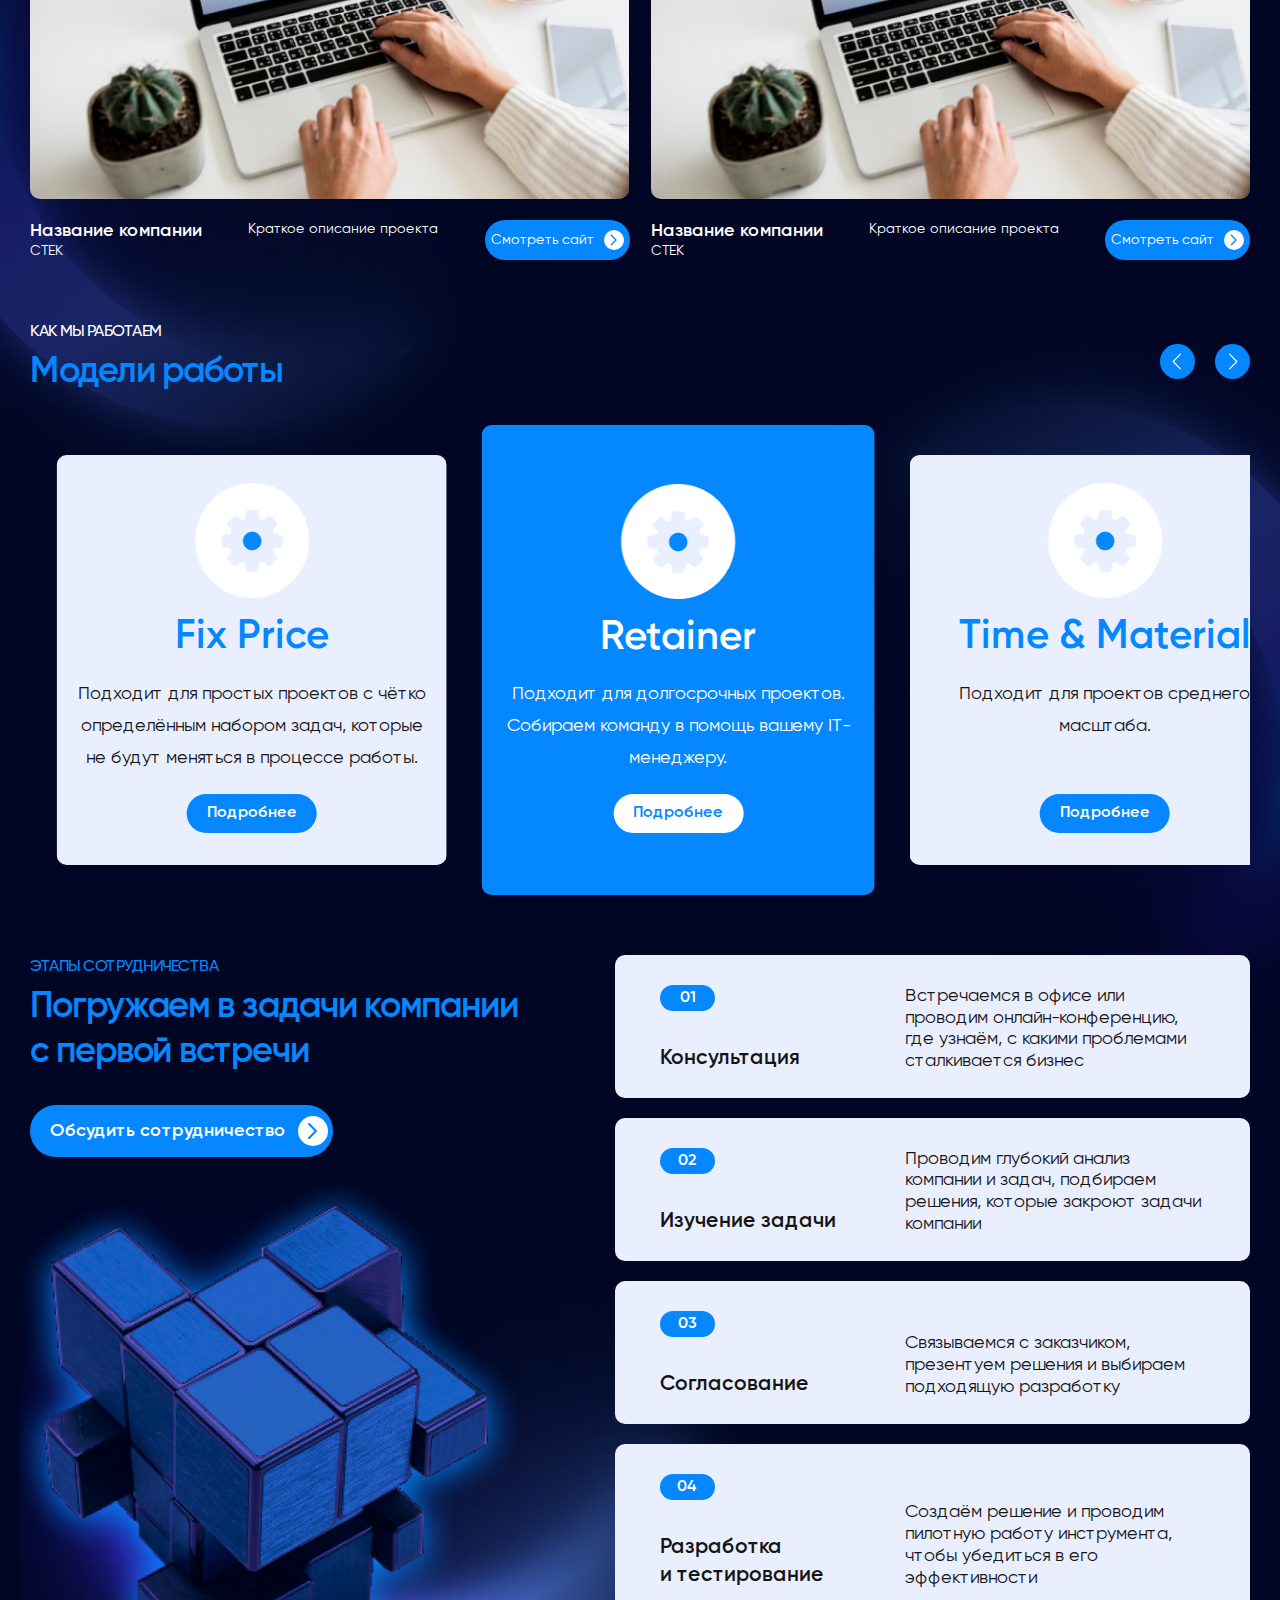
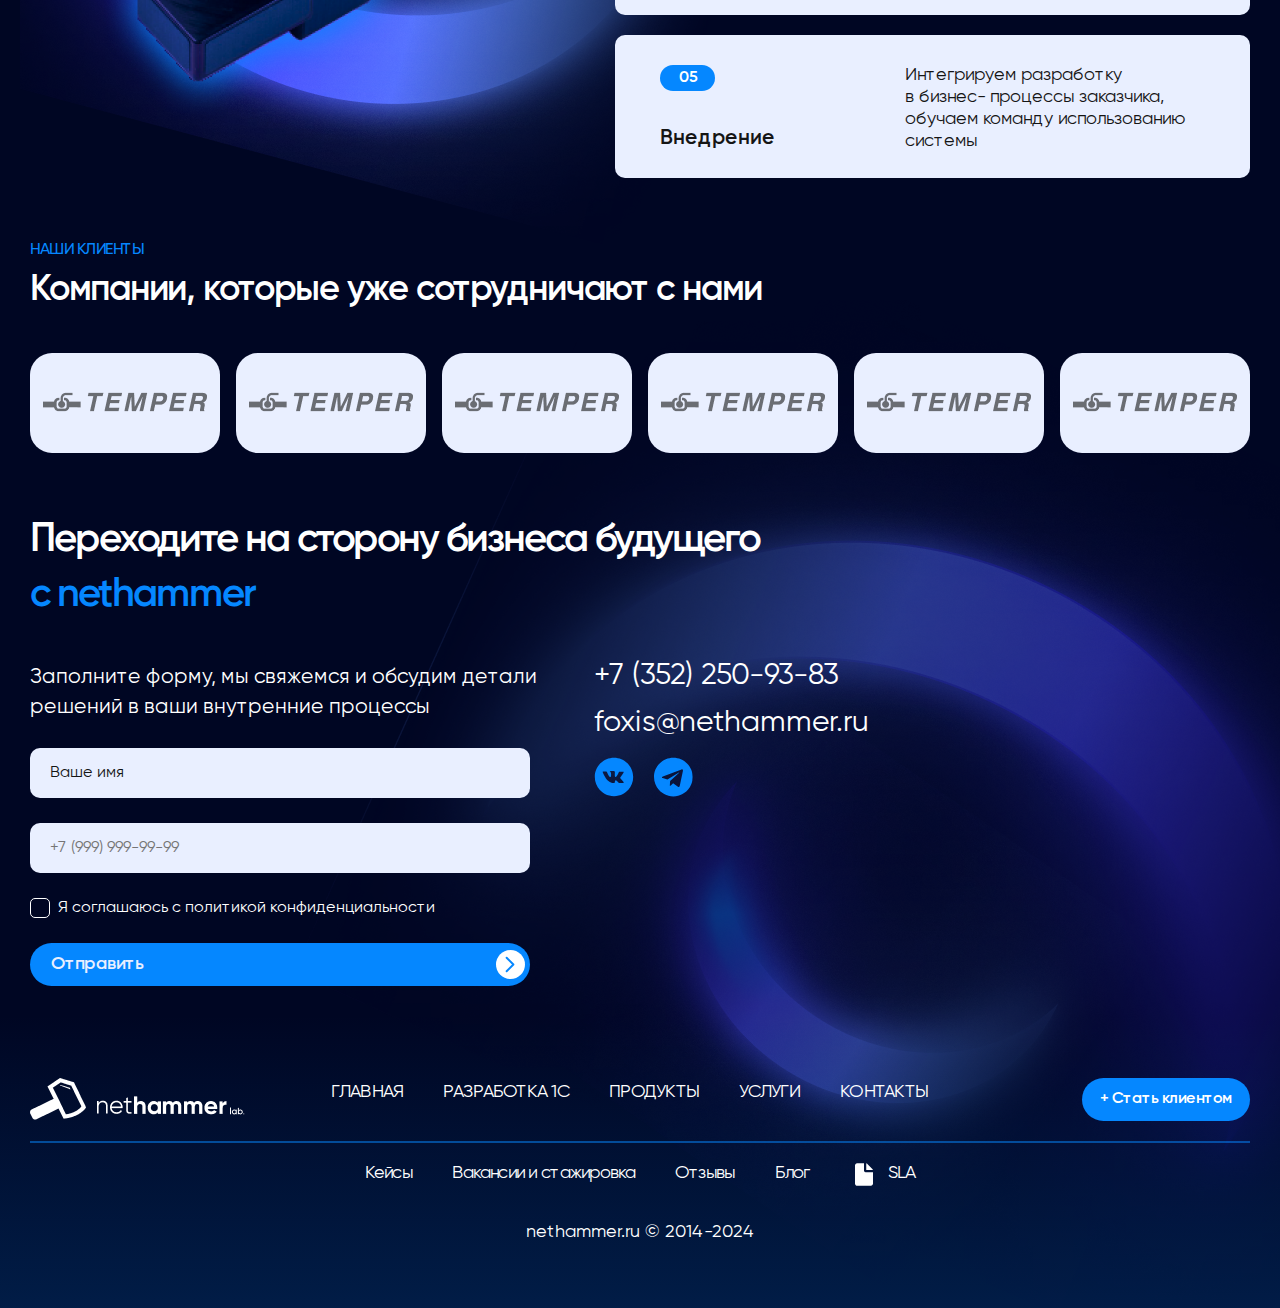
==== commit 807eca63: "add second slider" ====
--- a/index.html
+++ b/index.html
@@ -110,7 +110,7 @@
               <img class="banner__phone" src="image/Phone.png" alt="" /> -->
             </div>
           </div>
-          <div class="banner__mouse">
+          <div class="banner__mouse cursor" id="cursor">
             <img src="image/banner/scroll.png" alt="" />
           </div>
         </div>
@@ -128,22 +128,53 @@
             <ul class="numbers__list">
               <li class="numbers__item">
                 <p class="numbers__subtitle">Лет на рынке</p>
-                <p class="numbers__count">15</p>
+                <span
+                  class="numbers__count"
+                  id="num1"
+                  data-num="15"
+                  data-duration="4"
+                >
+                  0
+                </span>
               </li>
 
-              <li class="numbers__item">
+              <li class="numbers__item numbers__item--big">
                 <p class="numbers__subtitle">Проектов реализовано</p>
-                <p class="numbers__count">1100+</p>
+                <span
+                  class="numbers__count"
+                  id="num2"
+                  data-num="1100"
+                  data-suffix="+"
+                  data-duration="6"
+                >
+                  0
+                </span>
               </li>
 
               <li class="numbers__item">
                 <p class="numbers__subtitle">Сотрудников</p>
-                <p class="numbers__count">50+</p>
+                <span
+                  class="numbers__count"
+                  id="num3"
+                  data-num="50"
+                  data-suffix="+"
+                  data-duration="5"
+                >
+                  0
+                </span>
               </li>
 
-              <li class="numbers__item">
+              <li class="numbers__item numbers__item--big">
                 <p class="numbers__subtitle">Проектов реализовано</p>
-                <p class="numbers__count">1100+</p>
+                <span
+                  class="numbers__count"
+                  id="num4"
+                  data-num="1100"
+                  data-duration="6"
+                  data-suffix="+"
+                >
+                  0
+                </span>
               </li>
             </ul>
           </div>
@@ -460,99 +491,73 @@
         <div class="container">
           <h3 class="work__subtitle">Как мы работаем</h3>
           <h2 class="work__title">Модели работы</h2>
-          <div class="slider">
-            <div class="slider__wrapper">
-              <div class="swiper">
-                <div class="swiper-wrapper">
-                  <div class="swiper-slide slide">
-                    <img
-                      class="slide__image"
-                      src="image/work-image.png"
-                      alt=""
-                    />
-                    <h3 class="slide__title">Retainer</h3>
-                    <p class="slide__text">
-                      Подходит для долгосрочных проектов. Собираем команду в
-                      помощь вашему IT-менеджеру.
-                    </p>
-                    <button class="button slide__button">Подробнее</button>
-                  </div>
-
-                  <div class="swiper-slide slide">
-                    <img
-                      class="slide__image"
-                      src="image/work-image.png"
-                      alt=""
-                    />
-                    <h3 class="slide__title">Time &amp Material</h3>
-                    <p class="slide__text slide__text--time">
-                      Подходит для проектов среднего масштаба.
-                    </p>
-                    <button class="button slide__button">Подробнее</button>
-                  </div>
-
-                  <div class="swiper-slide slide">
-                    <img
-                      class="slide__image"
-                      src="image/work-image.png"
-                      alt=""
-                    />
-                    <h3 class="slide__title">Fix Price</h3>
-                    <p class="slide__text">
-                      Подходит для простых проектов с чётко определённым набором
-                      задач, которые не будут меняться в процессе работы.
-                    </p>
-                    <button class="button slide__button">Подробнее</button>
-                  </div>
-
-                  <div class="swiper-slide slide">
-                    <img
-                      class="slide__image"
-                      src="image/work-image.png"
-                      alt=""
-                    />
-                    <h3 class="slide__title">Retainer</h3>
-                    <p class="slide__text">
-                      Подходит для долгосрочных проектов. Собираем команду в
-                      помощь вашему IT-менеджеру.
-                    </p>
-                    <button class="button slide__button">Подробнее</button>
-                  </div>
-
-                  <div class="swiper-slide slide">
-                    <img
-                      class="slide__image"
-                      src="image/work-image.png"
-                      alt=""
-                    />
-                    <h3 class="slide__title">Time &amp Material</h3>
-                    <p class="slide__text slide__text--time">
-                      Подходит для проектов среднего масштаба.
-                    </p>
-                    <button class="button slide__button">Подробнее</button>
-                  </div>
-
-                  <div class="swiper-slide slide">
-                    <img
-                      class="slide__image"
-                      src="image/work-image.png"
-                      alt=""
-                    />
-                    <h3 class="slide__title">Fix Price</h3>
-                    <p class="slide__text">
-                      Подходит для простых проектов с чётко определённым набором
-                      задач, которые не будут меняться в процессе работы.
-                    </p>
-                    <button class="button slide__button">Подробнее</button>
-                  </div>
-                </div>
-              </div>
-              <div class="button-right">
-                <img src="image/arrow-right-swiper.svg" alt="" />
-              </div>
-              <div class="button-left">
-                <img src="image/arrow-left.svg" alt="" />
-              </div>
+          <div class="slider__wrapper">
+            <div class="swiper work__slider">
+              <div class="swiper-wrapper">
+                <div class="swiper-slide slide">
+                  <img class="slide__image" src="image/work-image.png" alt="" />
+                  <h3 class="slide__title">Retainer</h3>
+                  <p class="slide__text">
+                    Подходит для долгосрочных проектов. Собираем команду в
+                    помощь вашему IT-менеджеру.
+                  </p>
+                  <button class="button slide__button">Подробнее</button>
+                </div>
+
+                <div class="swiper-slide slide">
+                  <img class="slide__image" src="image/work-image.png" alt="" />
+                  <h3 class="slide__title">Time &amp Material</h3>
+                  <p class="slide__text slide__text--time">
+                    Подходит для проектов среднего масштаба.
+                  </p>
+                  <button class="button slide__button">Подробнее</button>
+                </div>
+
+                <div class="swiper-slide slide">
+                  <img class="slide__image" src="image/work-image.png" alt="" />
+                  <h3 class="slide__title">Fix Price</h3>
+                  <p class="slide__text">
+                    Подходит для простых проектов с чётко определённым набором
+                    задач, которые не будут меняться в процессе работы.
+                  </p>
+                  <button class="button slide__button">Подробнее</button>
+                </div>
+
+                <div class="swiper-slide slide">
+                  <img class="slide__image" src="image/work-image.png" alt="" />
+                  <h3 class="slide__title">Retainer</h3>
+                  <p class="slide__text">
+                    Подходит для долгосрочных проектов. Собираем команду в
+                    помощь вашему IT-менеджеру.
+                  </p>
+                  <button class="button slide__button">Подробнее</button>
+                </div>
+
+                <div class="swiper-slide slide">
+                  <img class="slide__image" src="image/work-image.png" alt="" />
+                  <h3 class="slide__title">Time &amp Material</h3>
+                  <p class="slide__text slide__text--time">
+                    Подходит для проектов среднего масштаба.
+                  </p>
+                  <button class="button slide__button">Подробнее</button>
+                </div>
+
+                <div class="swiper-slide slide">
+                  <img class="slide__image" src="image/work-image.png" alt="" />
+                  <h3 class="slide__title">Fix Price</h3>
+                  <p class="slide__text">
+                    Подходит для простых проектов с чётко определённым набором
+                    задач, которые не будут меняться в процессе работы.
+                  </p>
+                  <button class="button slide__button">Подробнее</button>
+                </div>
+              </div>
+            </div>
+            <div class="button-right">
+              <img src="image/arrow-right-swiper.svg" alt="" />
+            </div>
+            <div class="button-left">
+              <img src="image/arrow-left.svg" alt="" />
             </div>
           </div>
         </div>
@@ -567,8 +572,10 @@
       <section class="stages">
         <div class="container stages__box">
           <div class="stages__wrapper">
-            <h3 class="stages__subtitle">Этапы сотрудничества</h3>
-            <h2 class="stages__title">
+            <h3 class="stages__subtitle section__subtitle">
+              Этапы сотрудничества
+            </h3>
+            <h2 class="stages__title section__title">
               Погружаем в&nbsp;задачи компании с&nbsp;первой встречи
             </h2>
             <button class="button stages__button">
@@ -645,8 +652,8 @@
       />
       <section class="clients">
         <div class="container">
-          <h3 class="clients__subtitle">Наши клиенты</h3>
-          <h2 class="clients__title">
+          <h3 class="clients__subtitle section__subtitle">Наши клиенты</h3>
+          <h2 class="clients__title section__title">
             Компании, которые уже сотрудничают с нами
           </h2>
           <ul class="clients__list">
@@ -870,6 +877,7 @@
         <p class="footer__copyright"><a>nethammer.ru</a> © 2014-2024</p>
       </div>
     </footer>
+    <script src="js/countUp.min.js"></script>
     <script src="js/inputmask.min.js"></script>
     <script src="js/index.js"></script>
   </body>
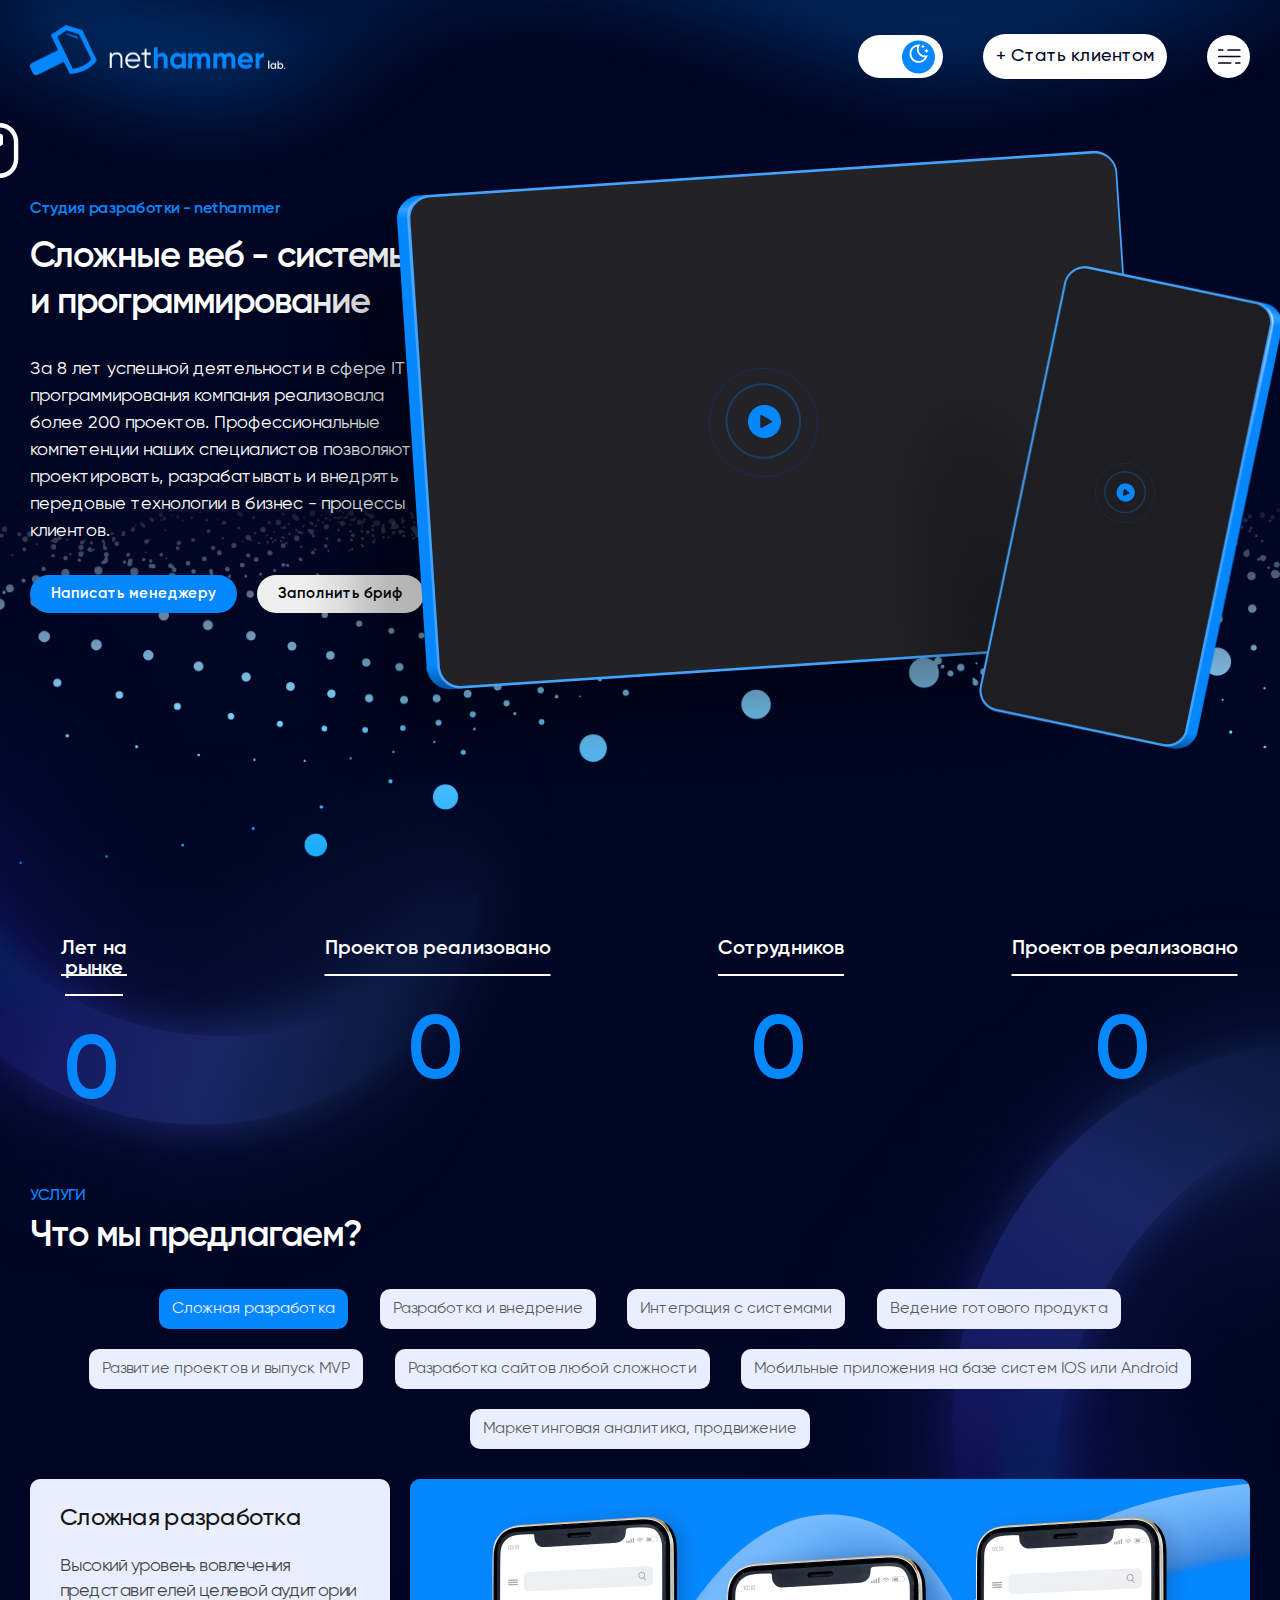
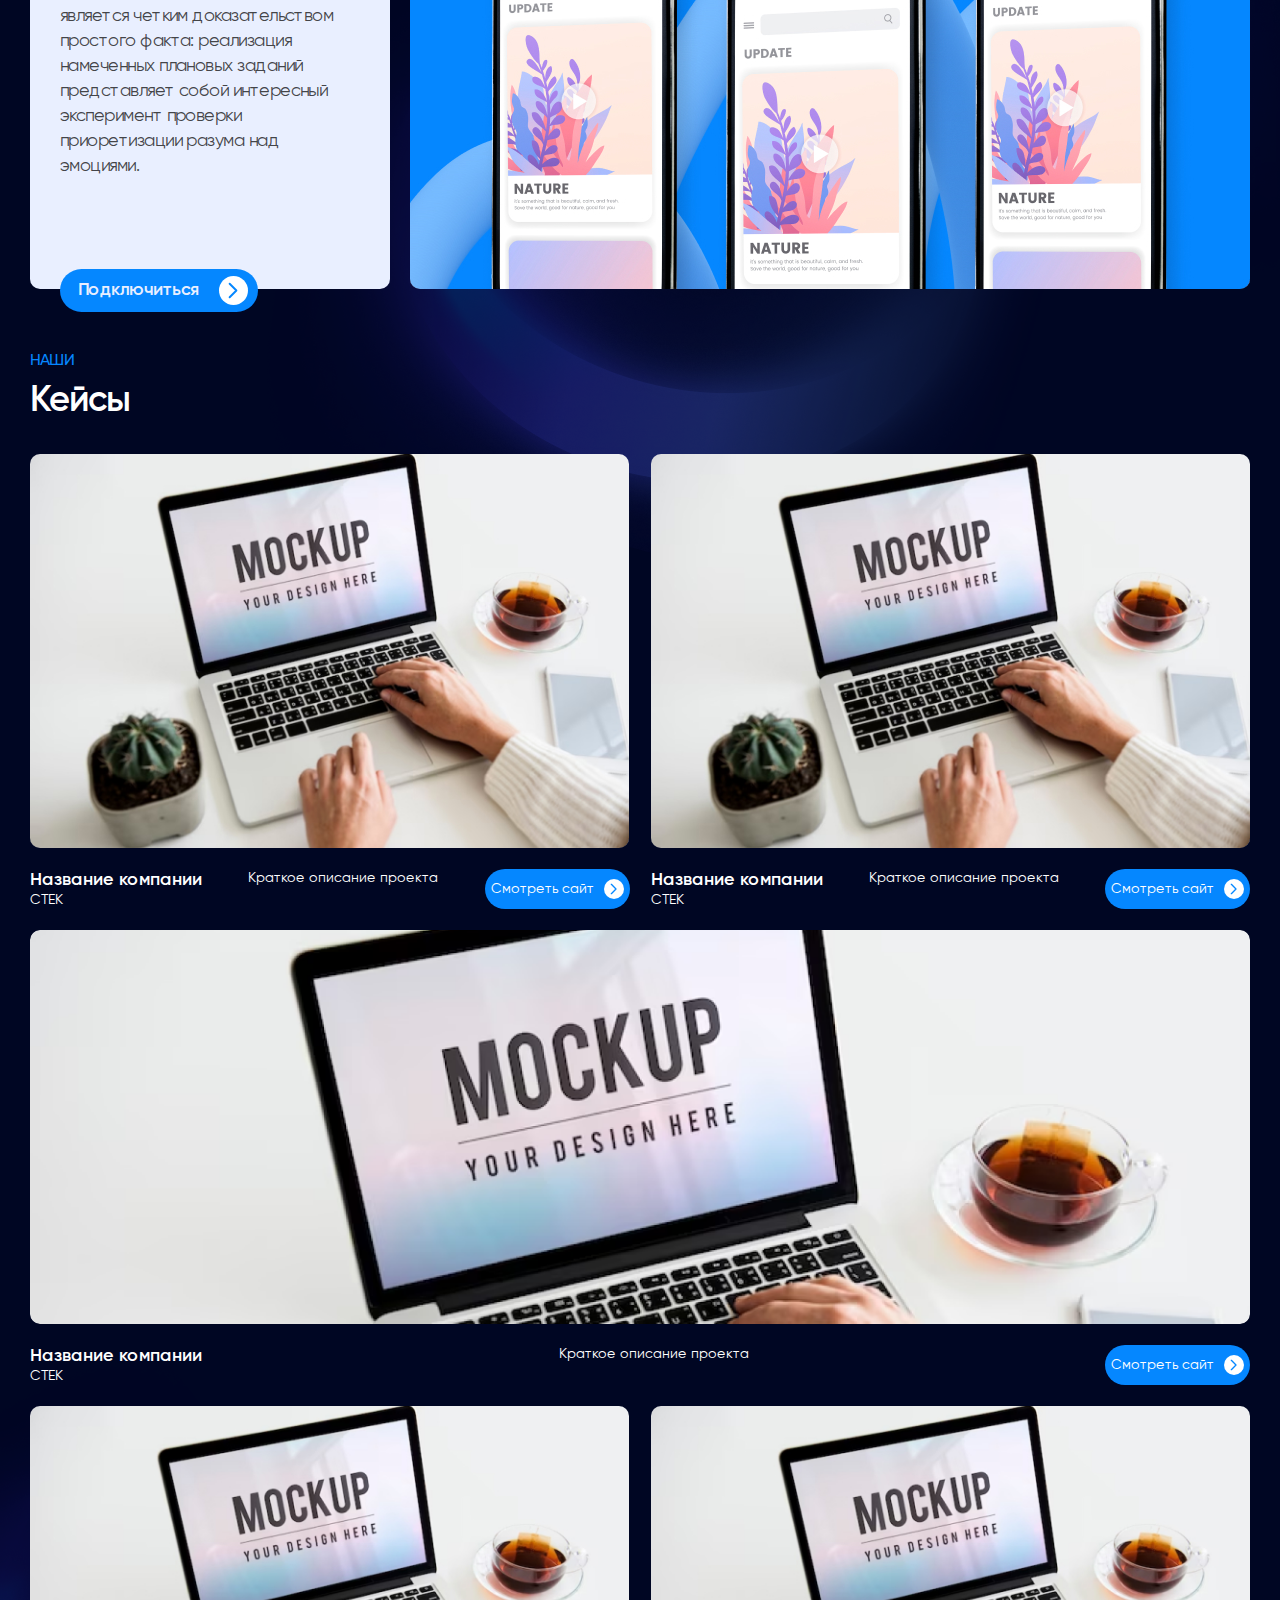
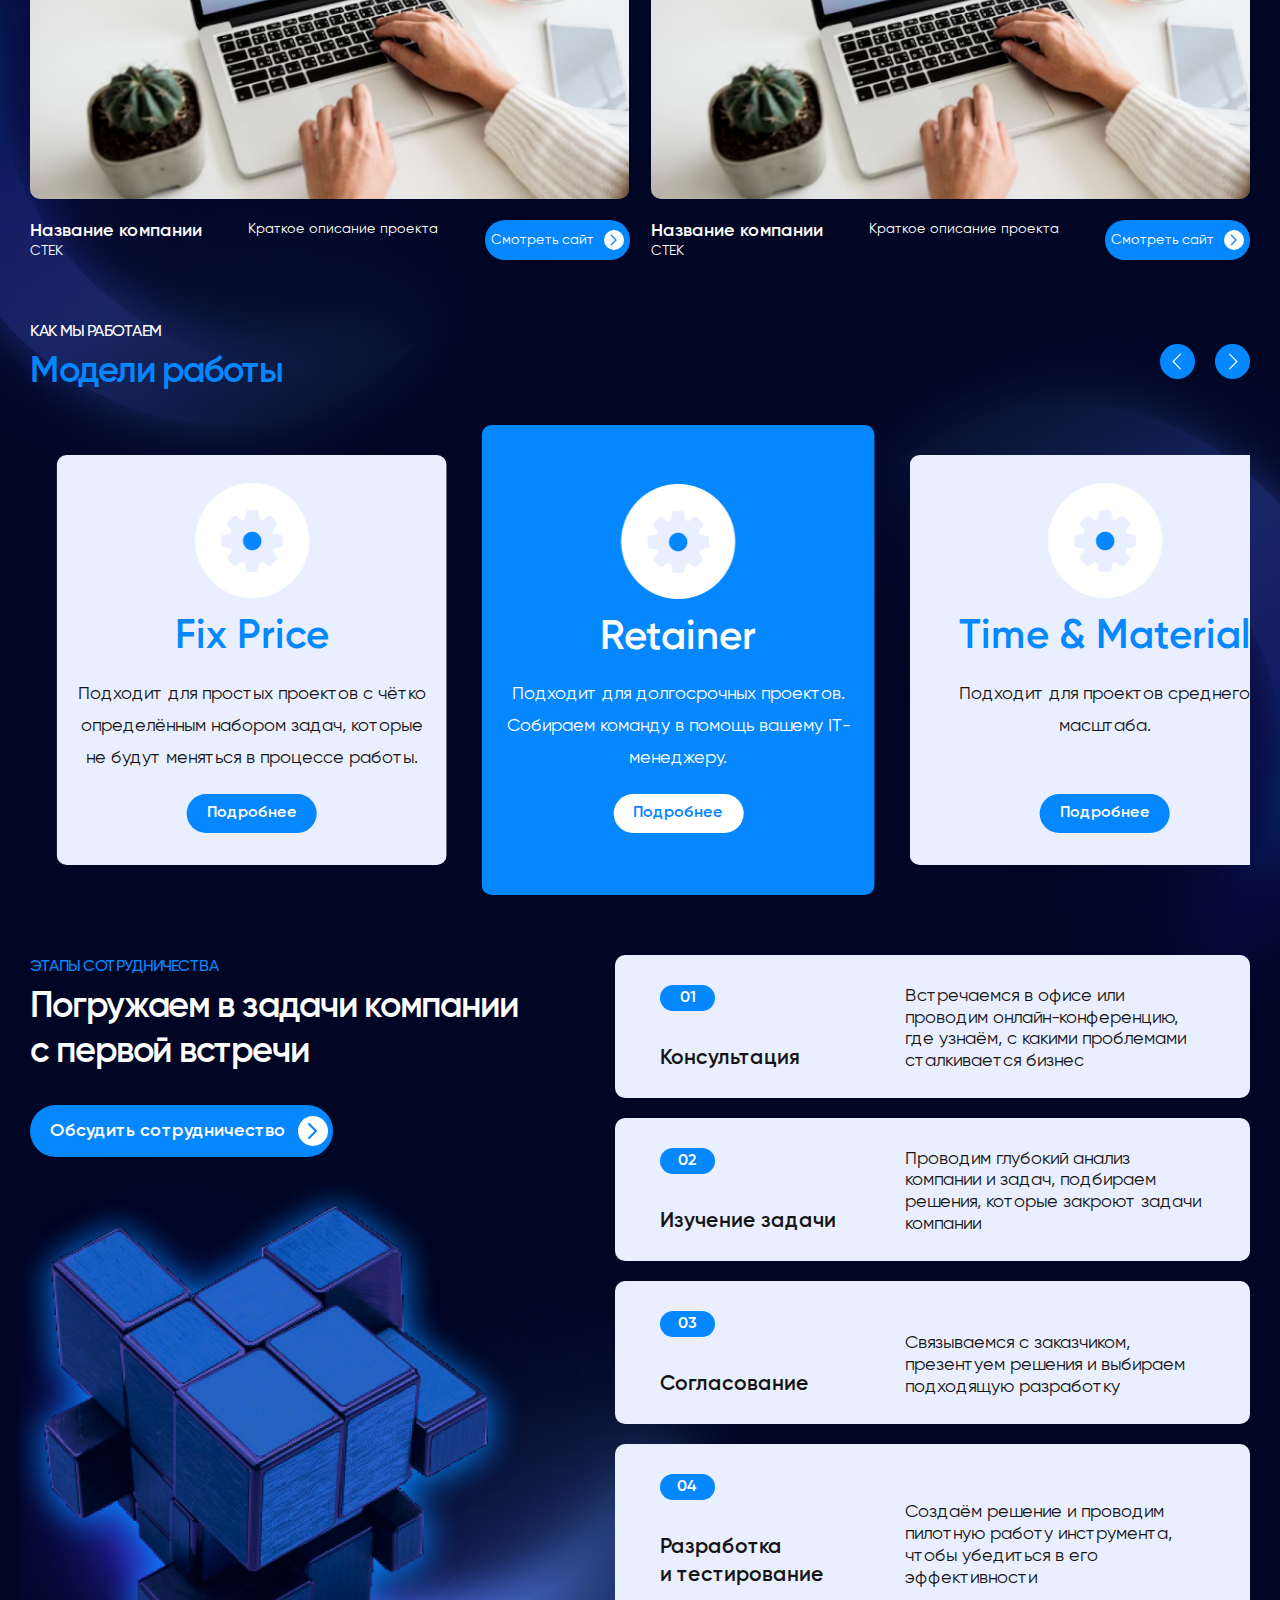
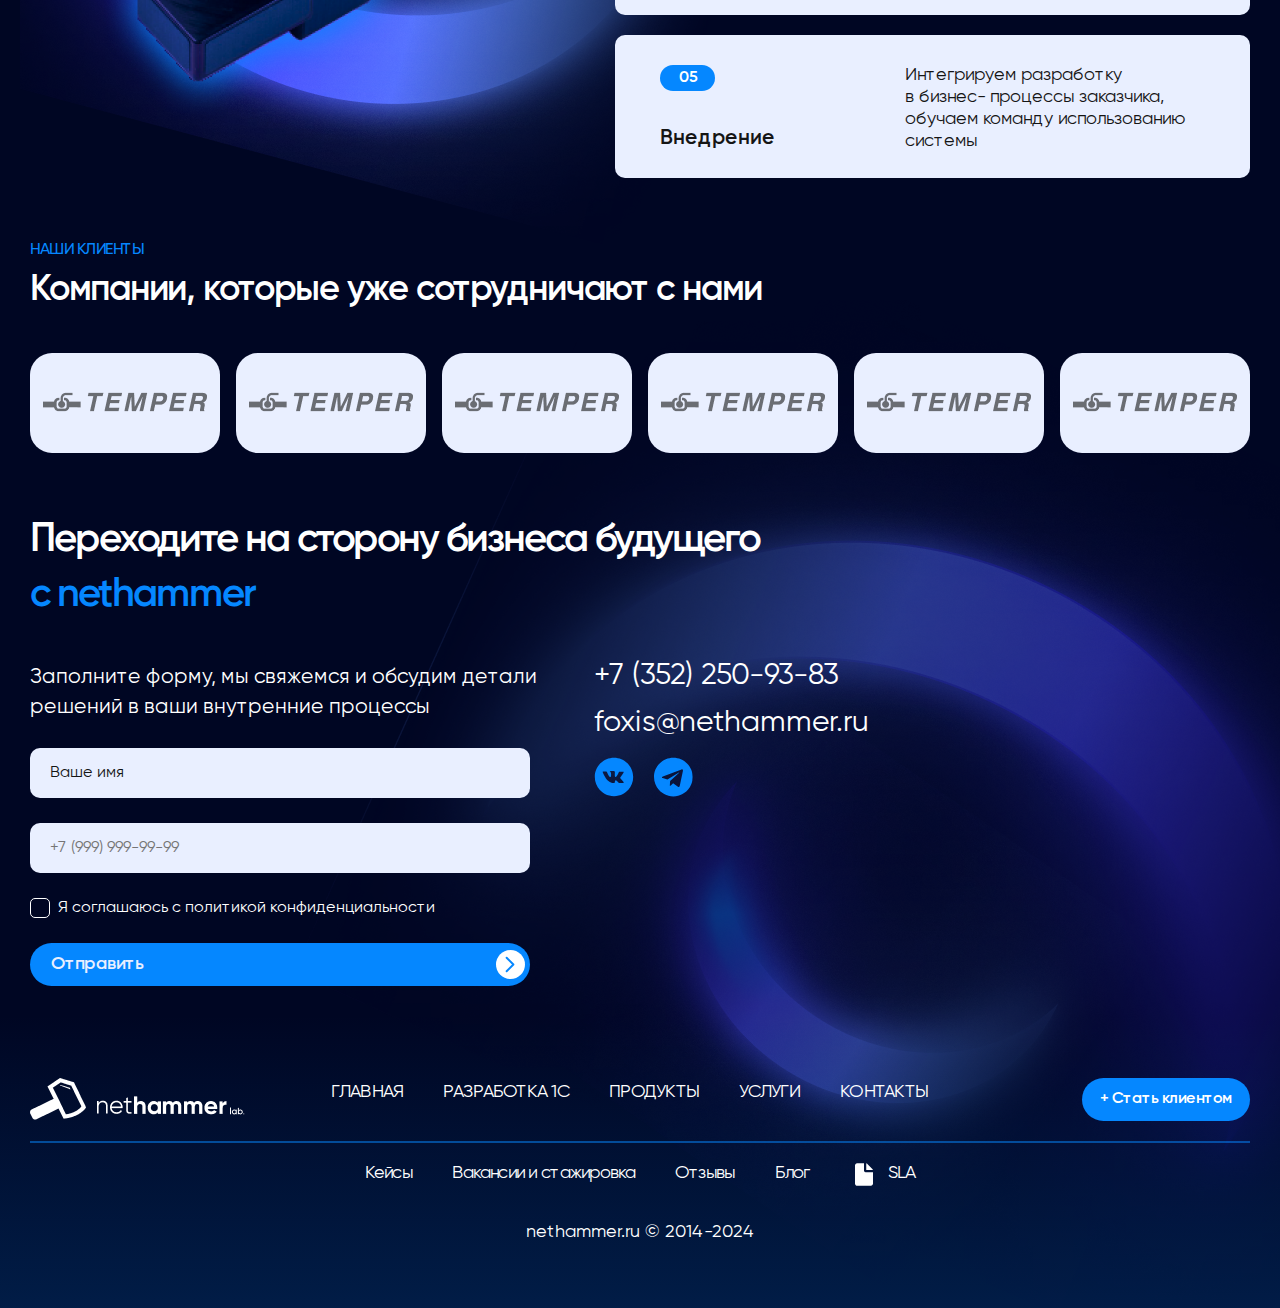
==== commit 86fb5716: "fix style" ====
--- a/index.html
+++ b/index.html
@@ -191,7 +191,7 @@
         <div class="container">
           <div class="services__wrapper">
             <h3 class="section__subtitle">Услуги</h3>
-            <h2 class="services__title">Что мы предлагаем?</h2>
+            <h2 class="services__title section__title">Что мы предлагаем?</h2>
             <ul class="services__list">
               <li class="services__item services__item-active">
                 Сложная разработка
@@ -385,8 +385,8 @@
 
       <section class="cases">
         <div class="container">
-          <h3 class="cases__subtitle">наши</h3>
-          <h2 class="cases__title">Кейсы</h2>
+          <h3 class="cases__subtitle section__subtitle">наши</h3>
+          <h2 class="cases__title section__title">Кейсы</h2>
           <ul class="cases__list">
             <li class="cases__item">
               <a href="pages/card.html"
@@ -489,8 +489,8 @@
 
       <section class="work">
         <div class="container">
-          <h3 class="work__subtitle">Как мы работаем</h3>
-          <h2 class="work__title">Модели работы</h2>
+          <h3 class="work__subtitle section__subtitle">Как мы работаем</h3>
+          <h2 class="work__title section__title">Модели работы</h2>
           <div class="slider__wrapper">
             <div class="swiper work__slider">
               <div class="swiper-wrapper">
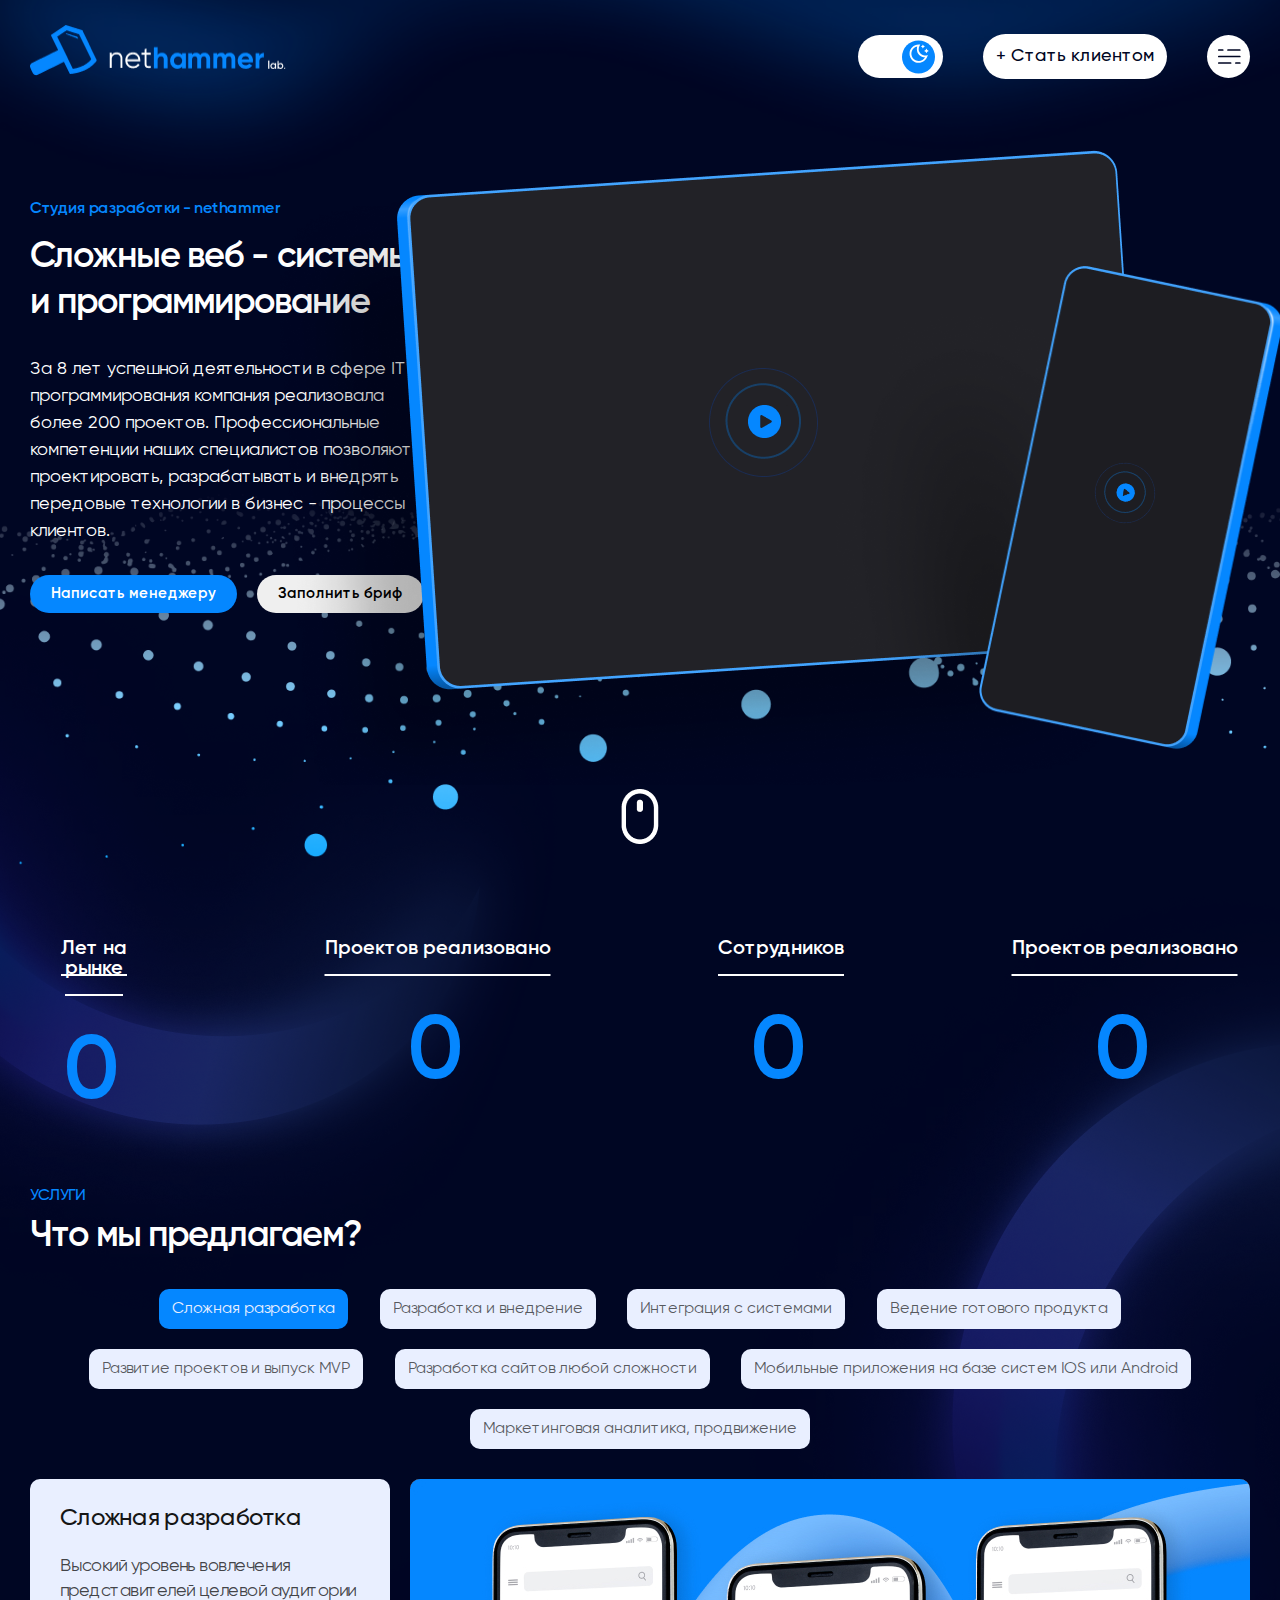
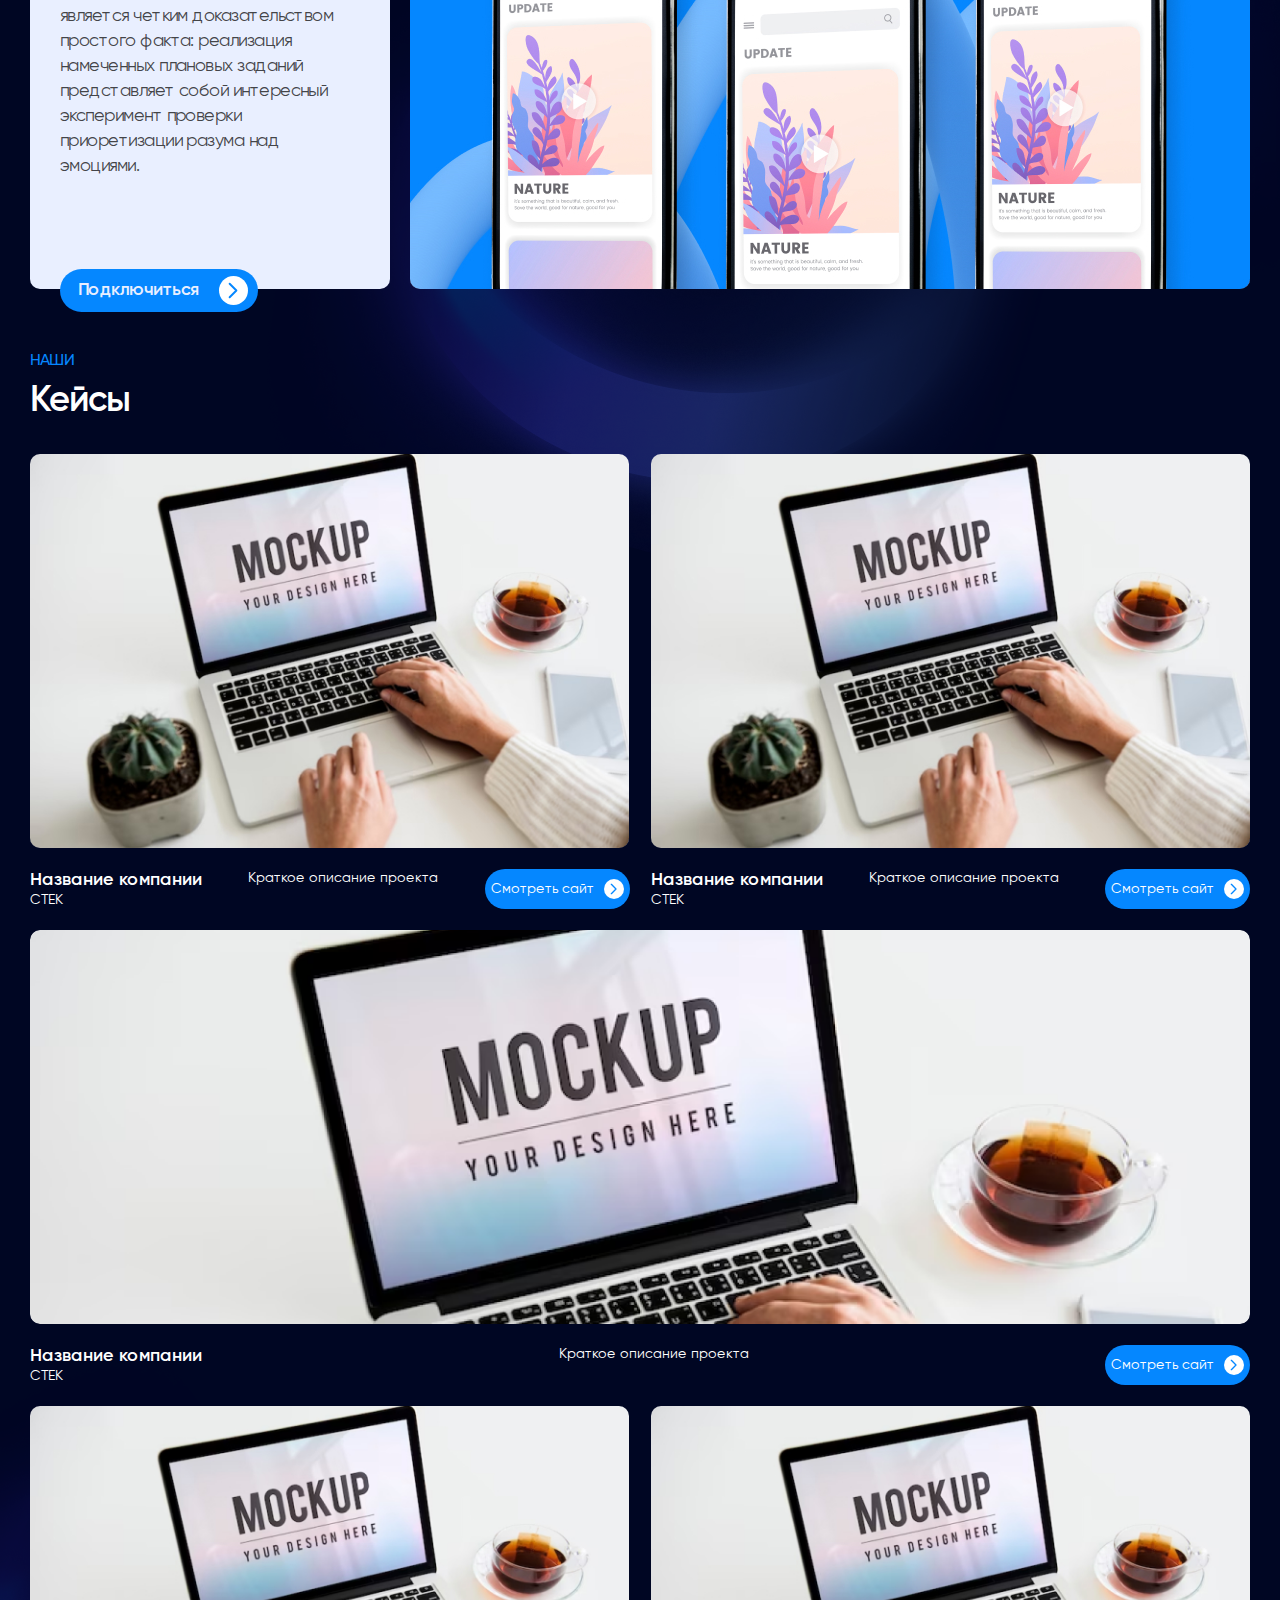
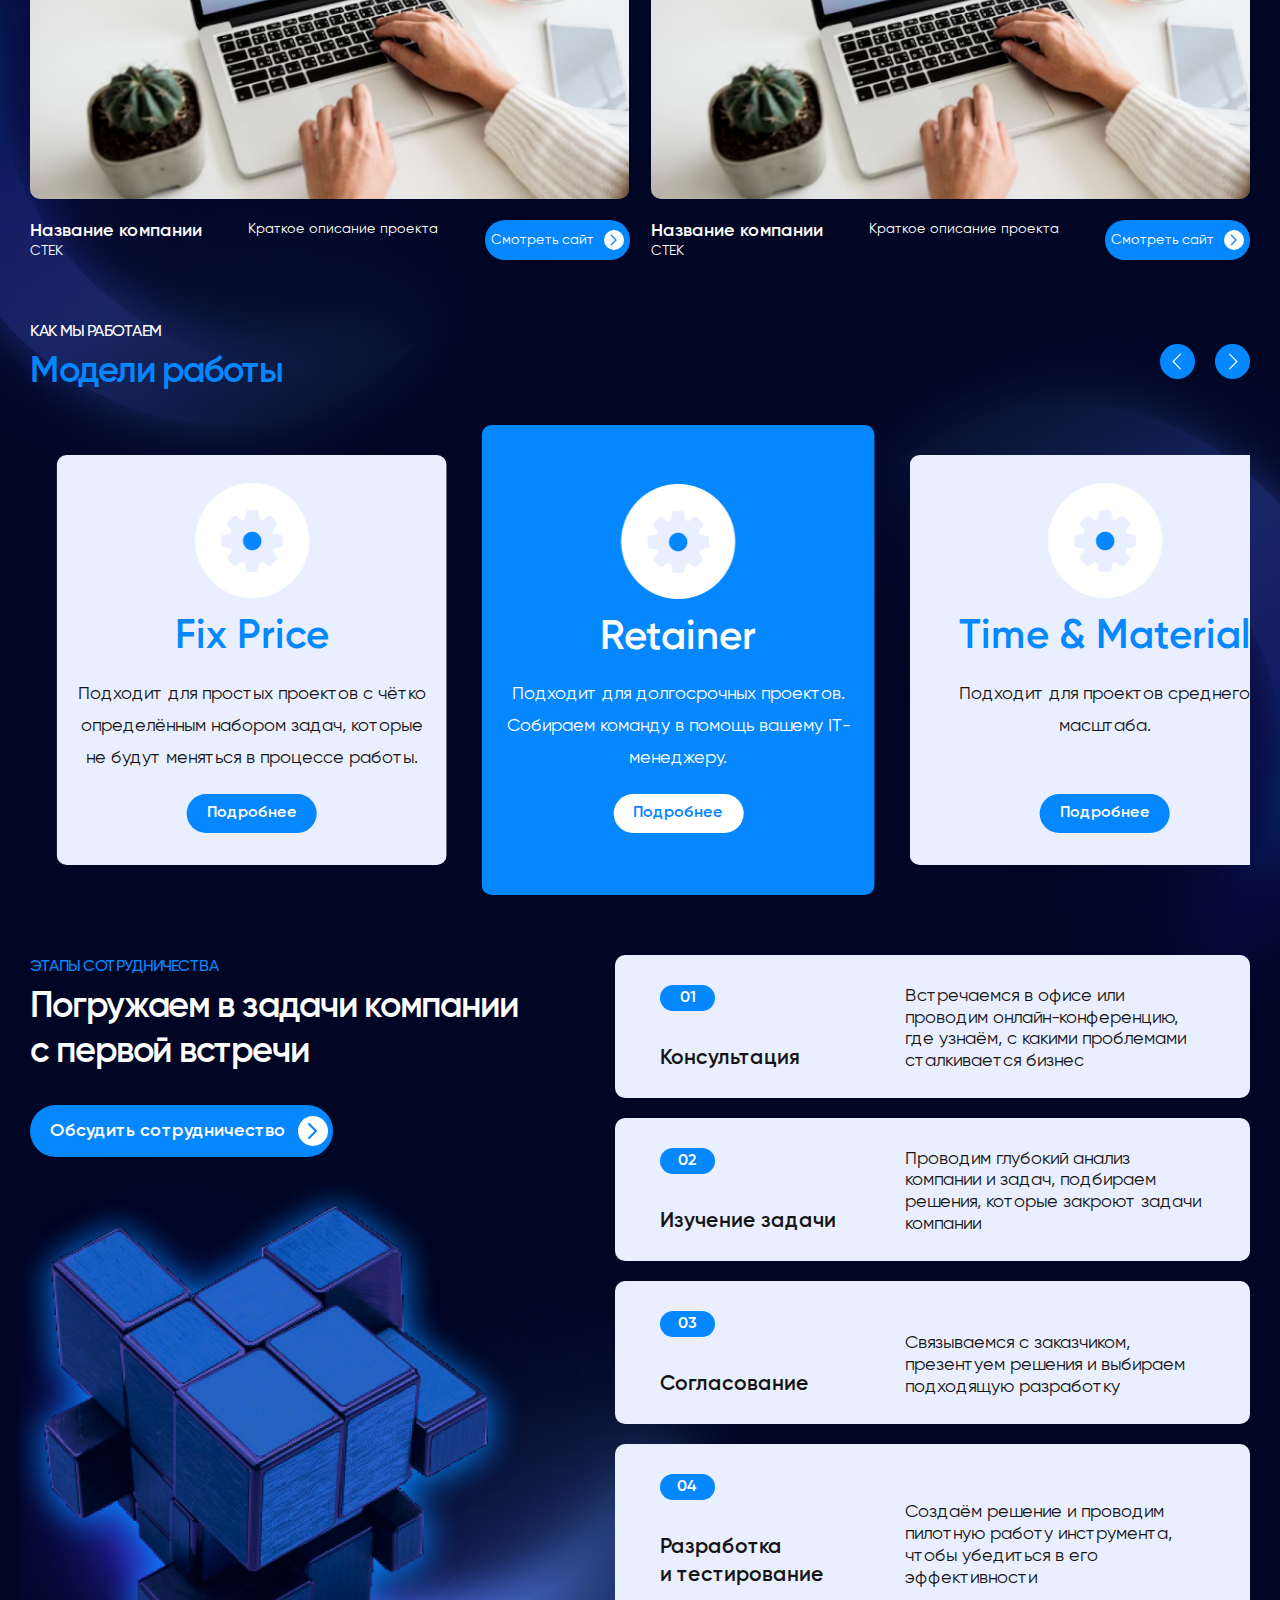
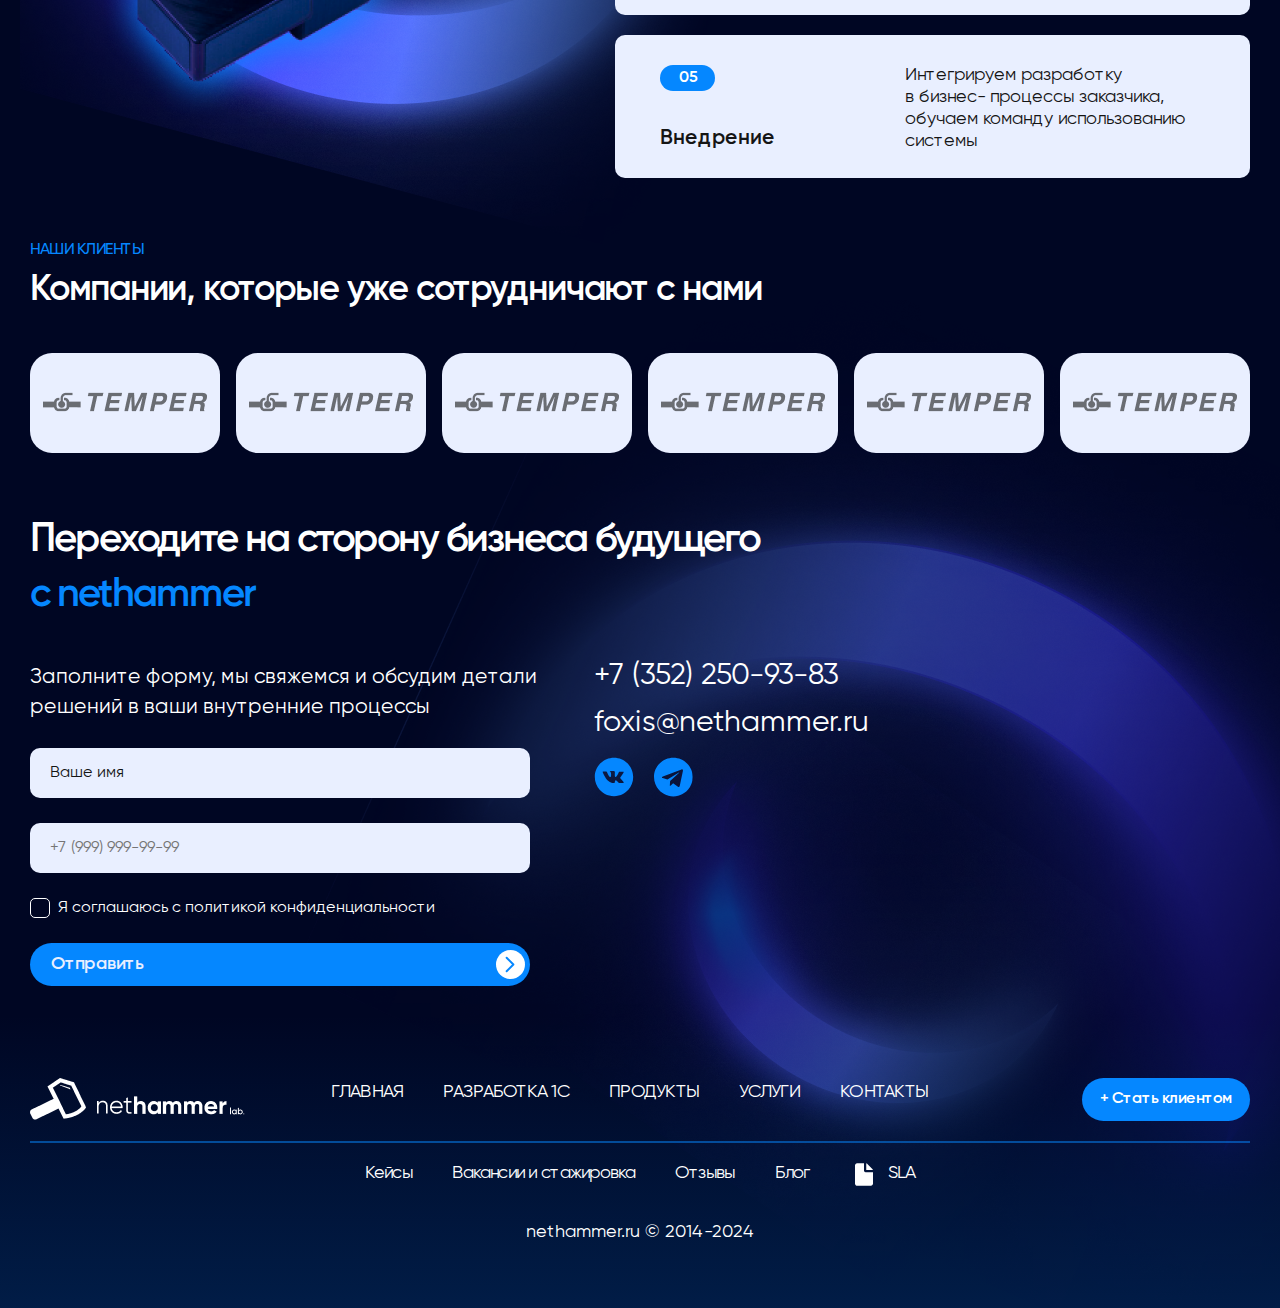
==== commit bcef429f: "fix favicon" ====
--- a/index.html
+++ b/index.html
@@ -39,7 +39,7 @@
       href="https://cdn.jsdelivr.net/npm/swiper@11/swiper-bundle.min.css"
     />
     <link rel="stylesheet" href="css/index.css" />
-    <link rel="icon" type="image/png" sizes="16x16" href="/image/favicon.png" />
+    <link rel="icon" type="image/png" sizes="16x16" href="./image/favicon.png" />
 
     <script src="https://cdn.jsdelivr.net/npm/swiper@11/swiper-bundle.min.js"></script>
   </head>
@@ -877,8 +877,9 @@
         <p class="footer__copyright"><a>nethammer.ru</a> © 2014-2024</p>
       </div>
     </footer>
-    <script src="js/countUp.min.js"></script>
-    <script src="js/inputmask.min.js"></script>
-    <script src="js/index.js"></script>
+    <script src="libs/countUp.min.js"></script>
+    <script src="libs/inputmask.min.js"></script>
+    <!-- <script src="js/index.js"></script> -->
+    <script type="module" src="./js/index.js"></script>
   </body>
 </html>
